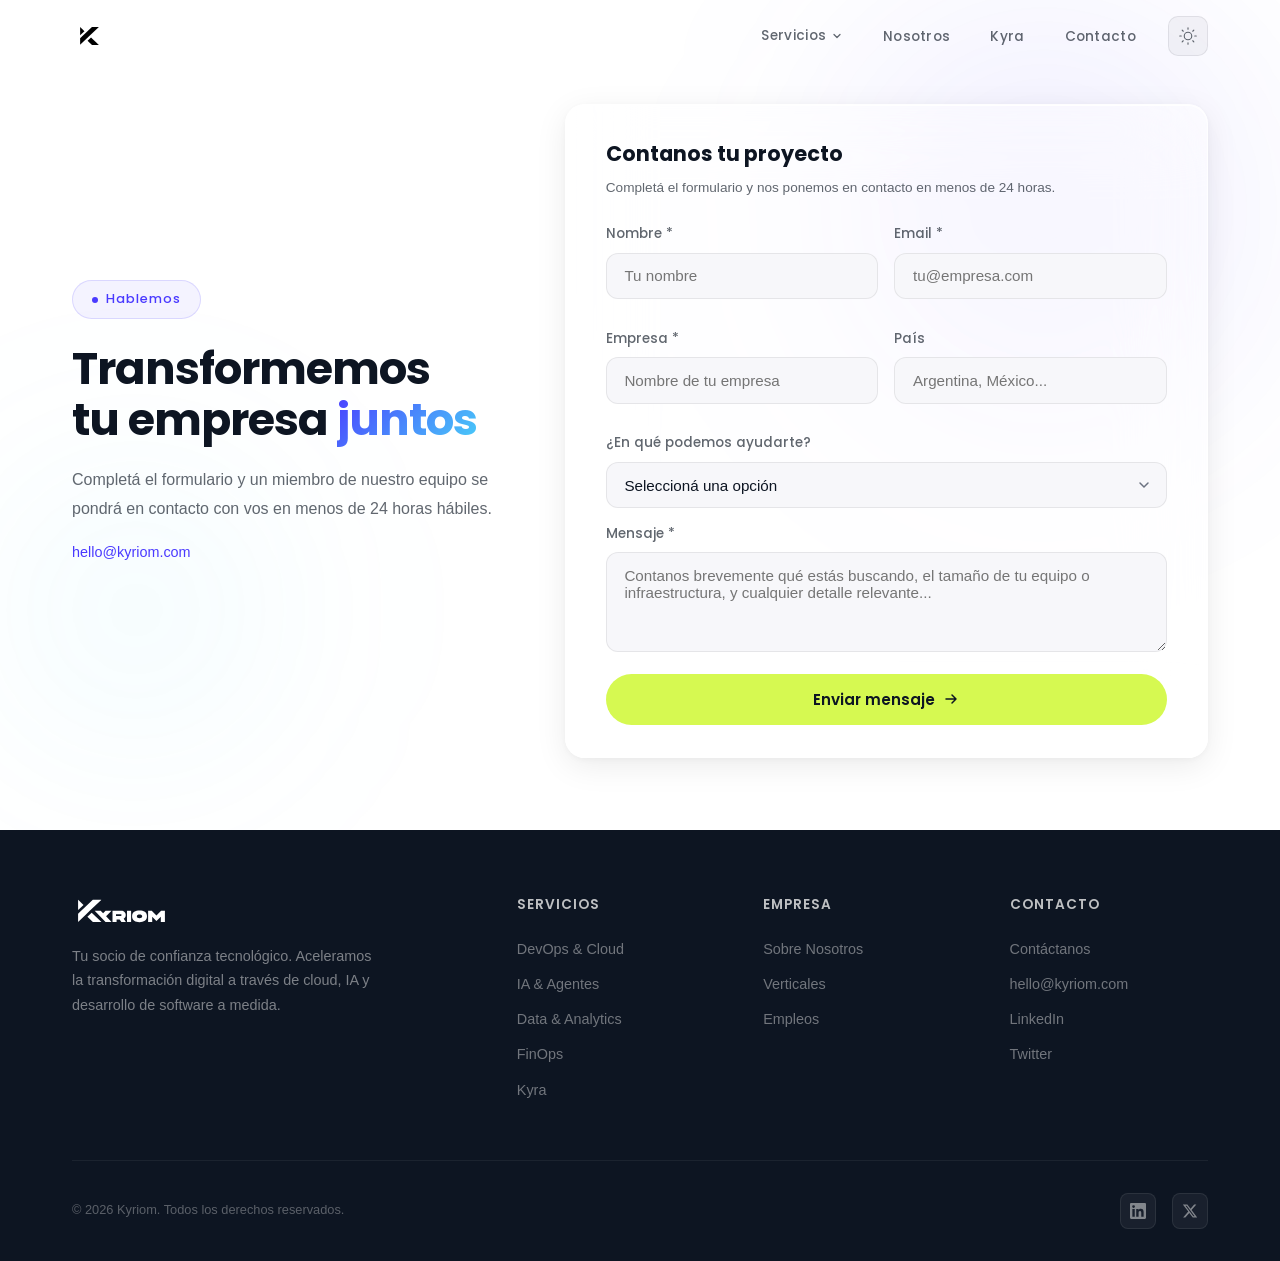
==== contacto.html @ 357e3da5 "Servicios dropdown nav in all pages, contacto form fits in screen, remove info cards" ====
<!DOCTYPE html>
<html lang="es">
<head>
    <meta charset="UTF-8">
    <meta name="viewport" content="width=device-width, initial-scale=1.0">
    <title>Contacto — Kyriom</title>
    <link rel="icon" type="image/png" href="Logo/Kyriom_Isologo-dark.png">
    <meta name="description" content="Contactá al equipo de Kyriom. Estamos listos para ayudarte a acelerar tu transformación digital con cloud, IA y DevOps.">
    <link rel="preconnect" href="https://fonts.googleapis.com">
    <link rel="preconnect" href="https://fonts.gstatic.com" crossorigin>
    <link href="https://fonts.googleapis.com/css2?family=Poppins:wght@300;400;500;600;700&display=swap" rel="stylesheet">
    <link rel="stylesheet" href="styles.css">
    <style>
        .contact-layout {
            display: grid;
            grid-template-columns: 1fr 1.5fr;
            gap: 4rem;
            align-items: center;
            min-height: calc(100vh - 70px);
            padding: 5rem 0 3rem;
        }
        .contact-info { position: sticky; top: 7rem; }
        .contact-info h1 {
            font-family: var(--font-primary);
            font-weight: 700;
            font-size: clamp(1.9rem, 3.5vw, 2.8rem);
            line-height: 1.15;
            letter-spacing: -1px;
            margin-bottom: 1.25rem;
        }
        .contact-info h1 .gradient-text {
            background: linear-gradient(135deg, var(--primary-purple), var(--vivid-sky));
            -webkit-background-clip: text;
            -webkit-text-fill-color: transparent;
            background-clip: text;
        }
        .contact-info p {
            font-size: 1rem;
            color: var(--text-secondary);
            line-height: 1.8;
            margin-bottom: 2.5rem;
        }
        .contact-detail-list { display: flex; flex-direction: column; gap: 1rem; }
        .contact-detail-item {
            display: flex;
            align-items: center;
            gap: 1rem;
            padding: 1rem 1.25rem;
            border-radius: 14px;
            background: var(--bg-secondary);
            border: 1px solid var(--border);
            transition: border-color 0.3s;
        }
        .contact-detail-item:hover { border-color: var(--border-hover); }
        .contact-detail-icon {
            width: 40px; height: 40px;
            border-radius: 10px;
            background: rgba(74, 58, 255, 0.08);
            border: 1px solid rgba(74, 58, 255, 0.12);
            display: flex; align-items: center; justify-content: center;
            flex-shrink: 0;
            color: var(--primary-purple);
        }
        .contact-detail-label {
            font-family: var(--font-primary);
            font-size: 0.72rem;
            font-weight: 500;
            color: var(--text-tertiary);
            text-transform: uppercase;
            letter-spacing: 1px;
            margin-bottom: 0.15rem;
        }
        .contact-detail-value {
            font-family: var(--font-primary);
            font-size: 0.9rem;
            font-weight: 500;
            color: var(--text-primary);
        }
        .contact-detail-value a { color: var(--text-primary); transition: color 0.3s; }
        .contact-detail-value a:hover { color: var(--primary-purple); }

        /* Form card */
        .contact-form-card {
            padding: 2rem 2.5rem;
        }
        .contact-form-card h2 {
            font-family: var(--font-primary);
            font-weight: 700;
            font-size: 1.3rem;
            margin-bottom: 0.4rem;
        }
        .contact-form-card .form-subtitle {
            font-size: 0.85rem;
            color: var(--text-secondary);
            margin-bottom: 1.5rem;
        }
        .btn-submit {
            width: 100%;
            justify-content: center;
            font-size: 0.95rem;
            padding: 0.85rem 2rem;
        }
        .form-success {
            display: none;
            text-align: center;
            padding: 2rem;
        }
        .form-success-icon {
            width: 60px; height: 60px;
            border-radius: 50%;
            background: rgba(74, 58, 255, 0.08);
            border: 1px solid rgba(74, 58, 255, 0.2);
            display: flex; align-items: center; justify-content: center;
            margin: 0 auto 1.25rem;
            color: var(--primary-purple);
        }
        .form-success h3 { font-family: var(--font-primary); font-weight: 700; font-size: 1.3rem; margin-bottom: 0.5rem; }
        .form-success p { font-size: 0.95rem; color: var(--text-secondary); }

        .contact-form-card form .form-group { margin-bottom: 0.9rem; }
        .contact-form-card form .form-grid-2 { margin-bottom: 0.9rem; }
        .contact-form-card textarea.form-textarea { min-height: 100px; }
        .contact-info p { margin-bottom: 1rem; }

        @media (max-width: 1024px) {
            .contact-layout { grid-template-columns: 1fr; gap: 2.5rem; padding: 6rem 0 4rem; min-height: auto; }
            .contact-info { position: static; }
        }
    </style>
</head>
<body>

<!-- ===== NAVIGATION ===== -->
<nav class="nav" id="nav">
    <div class="container">
        <a href="index.html" class="nav-logo">
            <img src="Logo/Kyriom_Isologo-dark.svg" alt="Kyriom" class="logo-light">
            <img src="Logo/Kyriom_Isologo-white.svg" alt="Kyriom" class="logo-dark">
        </a>
        <div class="nav-right">
            <ul class="nav-links" id="navLinks">
                <li class="nav-dropdown" id="navDropdown">
                    <a href="index.html#servicios" class="nav-dropdown-trigger">
                        Servicios
                        <svg width="12" height="12" viewBox="0 0 24 24" fill="none" stroke="currentColor" stroke-width="2.5" stroke-linecap="round" stroke-linejoin="round"><path d="M6 9l6 6 6-6"/></svg>
                    </a>
                    <div class="nav-dropdown-menu">
                        <a href="servicios/devops-cloud.html"><span class="dropdown-icon">☁️</span>DevOps &amp; Cloud</a>
                        <a href="servicios/ia-agentes.html"><span class="dropdown-icon">🤖</span>IA &amp; Agentes</a>
                        <a href="servicios/data-analytics.html"><span class="dropdown-icon">📊</span>Data &amp; Analytics</a>
                        <a href="servicios/finops.html"><span class="dropdown-icon">💰</span>FinOps</a>
                    </div>
                </li>
                <li><a href="nosotros.html">Nosotros</a></li>
                <li><a href="kyra.html">Kyra</a></li>
                <li><a href="contacto.html">Contacto</a></li>
            </ul>
            <button class="theme-toggle" id="themeToggle" aria-label="Toggle theme">
                <svg class="icon-sun" width="18" height="18" viewBox="0 0 24 24" fill="none" stroke="currentColor" stroke-width="1.5" stroke-linecap="round"><circle cx="12" cy="12" r="5"/><path d="M12 1v2M12 21v2M4.22 4.22l1.42 1.42M18.36 18.36l1.42 1.42M1 12h2M21 12h2M4.22 19.78l1.42-1.42M18.36 5.64l1.42-1.42"/></svg>
                <svg class="icon-moon" width="18" height="18" viewBox="0 0 24 24" fill="none" stroke="currentColor" stroke-width="1.5" stroke-linecap="round"><path d="M21 12.79A9 9 0 1111.21 3 7 7 0 0021 12.79z"/></svg>
            </button>
            <button class="nav-toggle" id="navToggle" aria-label="Toggle menu">
                <span></span><span></span><span></span>
            </button>
        </div>
    </div>
</nav>

<!-- ===== HERO BG ===== -->
<div style="position:fixed;inset:0;z-index:-1;pointer-events:none;overflow:hidden;">
    <div class="hero-orb" style="width:600px;height:600px;background:radial-gradient(circle,var(--hero-orb1),transparent 70%);top:-10%;right:-5%;filter:blur(100px);animation:orbFloat 20s ease-in-out infinite;border-radius:50%;position:absolute;"></div>
    <div class="hero-orb" style="width:400px;height:400px;background:radial-gradient(circle,var(--hero-orb3),transparent 70%);bottom:10%;left:-5%;filter:blur(100px);animation:orbFloat 20s ease-in-out infinite;animation-delay:-10s;border-radius:50%;position:absolute;"></div>
</div>

<!-- ===== CONTACT LAYOUT ===== -->
<div class="container">
    <div class="contact-layout">

        <!-- LEFT: Info -->
        <div class="contact-info reveal">
            <div class="hero-badge" style="margin-bottom: 1.5rem;">
                <span class="hero-badge-dot"></span>
                Hablemos
            </div>
            <h1>Transformemos<br>tu empresa <span class="gradient-text">juntos</span></h1>
            <p>Completá el formulario y un miembro de nuestro equipo se pondrá en contacto con vos en menos de 24 horas hábiles.</p>
            <p style="margin-top:1rem;font-size:0.9rem;color:var(--text-secondary);">
                <a href="mailto:hello@kyriom.com" style="color:var(--primary-purple);font-weight:500;">hello@kyriom.com</a>
            </p>
        </div>

        <!-- RIGHT: Form -->
        <div class="contact-form-card glass reveal reveal-delay-1">
            <h2>Contanos tu proyecto</h2>
            <p class="form-subtitle">Completá el formulario y nos ponemos en contacto en menos de 24 horas.</p>

            <form id="contactForm">
                <div class="form-grid-2">
                    <div class="form-group">
                        <label class="form-label" for="nombre">Nombre *</label>
                        <input type="text" id="nombre" name="nombre" class="form-input" placeholder="Tu nombre" required>
                    </div>
                    <div class="form-group">
                        <label class="form-label" for="email">Email *</label>
                        <input type="email" id="email" name="email" class="form-input" placeholder="tu@empresa.com" required>
                    </div>
                </div>
                <div class="form-grid-2">
                    <div class="form-group">
                        <label class="form-label" for="empresa">Empresa *</label>
                        <input type="text" id="empresa" name="empresa" class="form-input" placeholder="Nombre de tu empresa" required>
                    </div>
                    <div class="form-group">
                        <label class="form-label" for="pais">País</label>
                        <input type="text" id="pais" name="pais" class="form-input" placeholder="Argentina, México...">
                    </div>
                </div>
                <div class="form-group">
                    <label class="form-label" for="servicio">¿En qué podemos ayudarte?</label>
                    <select id="servicio" name="servicio" class="form-select">
                        <option value="" disabled selected>Seleccioná una opción</option>
                        <option value="cloud-devops">Cloud &amp; DevOps</option>
                        <option value="ia-agentes">IA &amp; Agentes</option>
                        <option value="data-analytics">Data &amp; Analytics</option>
                        <option value="finops">FinOps</option>
                        <option value="kyra">Kyra</option>
                        <option value="otro">Otro</option>
                    </select>
                </div>
                <div class="form-group">
                    <label class="form-label" for="mensaje">Mensaje *</label>
                    <textarea id="mensaje" name="mensaje" class="form-textarea" placeholder="Contanos brevemente qué estás buscando, el tamaño de tu equipo o infraestructura, y cualquier detalle relevante..." required></textarea>
                </div>
                <button type="submit" class="btn-primary btn-chartreuse btn-submit">
                    Enviar mensaje
                    <svg width="16" height="16" viewBox="0 0 16 16" fill="none"><path d="M3 8h10m0 0L9 4m4 4L9 12" stroke="currentColor" stroke-width="1.5" stroke-linecap="round" stroke-linejoin="round"/></svg>
                </button>
            </form>

            <div class="form-success" id="formSuccess">
                <div class="form-success-icon">
                    <svg width="26" height="26" viewBox="0 0 24 24" fill="none"><path d="M22 11.08V12a10 10 0 11-5.93-9.14" stroke="currentColor" stroke-width="1.5" stroke-linecap="round"/><path d="M22 4L12 14.01l-3-3" stroke="currentColor" stroke-width="1.5" stroke-linecap="round" stroke-linejoin="round"/></svg>
                </div>
                <h3>¡Mensaje enviado!</h3>
                <p>Gracias por contactarnos. Nuestro equipo se pondrá en contacto con vos en menos de 24 horas hábiles.</p>
            </div>
        </div>

    </div>
</div>

<!-- ===== FOOTER ===== -->
<footer class="footer">
    <div class="container">
        <div class="footer-grid">
            <div class="footer-brand">
                <div class="footer-logo"><img src="Logo/Kyriom_Logotype-white.svg" alt="Kyriom"></div>
                <p>Tu socio de confianza tecnológico. Aceleramos la transformación digital a través de cloud, IA y desarrollo de software a medida.</p>
            </div>
            <div class="footer-col">
                <h4>Servicios</h4>
                <ul>
                    <li><a href="servicios/devops-cloud.html">DevOps &amp; Cloud</a></li>
                    <li><a href="servicios/ia-agentes.html">IA &amp; Agentes</a></li>
                    <li><a href="servicios/data-analytics.html">Data &amp; Analytics</a></li>
                    <li><a href="servicios/finops.html">FinOps</a></li>
                    <li><a href="kyra.html">Kyra</a></li>
                </ul>
            </div>
            <div class="footer-col">
                <h4>Empresa</h4>
                <ul>
                    <li><a href="nosotros.html">Sobre Nosotros</a></li>
                    <li><a href="index.html#verticales">Verticales</a></li>
                    <li><a href="#">Empleos</a></li>
                </ul>
            </div>
            <div class="footer-col">
                <h4>Contacto</h4>
                <ul>
                    <li><a href="contacto.html">Contáctanos</a></li>
                    <li><a href="mailto:hello@kyriom.com">hello@kyriom.com</a></li>
                    <li><a href="#">LinkedIn</a></li>
                    <li><a href="#">Twitter</a></li>
                </ul>
            </div>
        </div>
        <div class="footer-bottom">
            <p>&copy; 2026 Kyriom. Todos los derechos reservados.</p>
            <div class="footer-socials">
                <a href="#" class="footer-social" aria-label="LinkedIn">
                    <svg width="16" height="16" viewBox="0 0 24 24" fill="currentColor"><path d="M20.447 20.452h-3.554v-5.569c0-1.328-.027-3.037-1.852-3.037-1.853 0-2.136 1.445-2.136 2.939v5.667H9.351V9h3.414v1.561h.046c.477-.9 1.637-1.85 3.37-1.85 3.601 0 4.267 2.37 4.267 5.455v6.286zM5.337 7.433a2.062 2.062 0 01-2.063-2.065 2.064 2.064 0 112.063 2.065zm1.782 13.019H3.555V9h3.564v11.452zM22.225 0H1.771C.792 0 0 .774 0 1.729v20.542C0 23.227.792 24 1.771 24h20.451C23.2 24 24 23.227 24 22.271V1.729C24 .774 23.2 0 22.222 0h.003z"/></svg>
                </a>
                <a href="#" class="footer-social" aria-label="Twitter">
                    <svg width="16" height="16" viewBox="0 0 24 24" fill="currentColor"><path d="M18.244 2.25h3.308l-7.227 8.26 8.502 11.24H16.17l-5.214-6.817L4.99 21.75H1.68l7.73-8.835L1.254 2.25H8.08l4.713 6.231zm-1.161 17.52h1.833L7.084 4.126H5.117z"/></svg>
                </a>
            </div>
        </div>
    </div>
</footer>

<script>
    const themeToggle = document.getElementById('themeToggle');
    const savedTheme = localStorage.getItem('kyriom-theme');
    if (savedTheme === 'dark') document.body.classList.add('dark');
    themeToggle.addEventListener('click', () => {
        document.body.classList.toggle('dark');
        localStorage.setItem('kyriom-theme', document.body.classList.contains('dark') ? 'dark' : 'light');
    });

    const observer = new IntersectionObserver((entries) => {
        entries.forEach(entry => {
            if (entry.isIntersecting) { entry.target.classList.add('visible'); observer.unobserve(entry.target); }
        });
    }, { threshold: 0.1, rootMargin: '0px 0px -50px 0px' });
    document.querySelectorAll('.reveal').forEach(el => observer.observe(el));

    const nav = document.getElementById('nav');
    window.addEventListener('scroll', () => { nav.classList.toggle('scrolled', window.pageYOffset > 50); }, { passive: true });

    const navToggle = document.getElementById('navToggle');
    const navLinks = document.getElementById('navLinks');
    navToggle.addEventListener('click', () => navLinks.classList.toggle('open'));
    navLinks.querySelectorAll("a").forEach(link => { link.addEventListener("click", () => navLinks.classList.remove("open")); });
    const navDropdown = document.getElementById("navDropdown");
    if (navDropdown) {
        navDropdown.querySelector(".nav-dropdown-trigger").addEventListener("click", function(e) {
            if (window.innerWidth <= 768) { e.preventDefault(); navDropdown.classList.toggle("open"); }
        });
        document.addEventListener("click", function(e) { if (!navDropdown.contains(e.target)) navDropdown.classList.remove("open"); });
    }

    // Form submission (demo — shows success state)
    document.getElementById('contactForm').addEventListener('submit', function(e) {
        e.preventDefault();
        this.style.display = 'none';
        document.getElementById('formSuccess').style.display = 'block';
    });
</script>

</body>
</html>
---- styles.css ----
/* ========== CSS VARIABLES — LIGHT (default) ========== */
:root {
    --klein-blue: #022BB0;
    --azure: #1881F1;
    --carolina-blue: #70ADD4;
    --rich-black: #0D1522;
    --midnight-green: #1F4954;
    --chartreuse: #D6F951;
    --vivid-sky: #49D3F8;
    --slate-blue: #956DF7;
    --dark-blue: #1902B0;
    --primary-purple: #4A3AFF;
    --deep-purple: #211F54;
    --light-purple: #766CFF;
    --pale-purple: #D5D2FF;
    --ghost-purple: #F3F2FF;

    /* Theme tokens */
    --bg: #ffffff;
    --bg-secondary: #F7F7FA;
    --bg-tertiary: #EFEFF4;
    --text-primary: #0D1522;
    --text-secondary: rgba(13, 21, 34, 0.65);
    --text-tertiary: rgba(13, 21, 34, 0.45);
    --border: rgba(13, 21, 34, 0.08);
    --border-hover: rgba(74, 58, 255, 0.25);
    --glass-bg: rgba(255, 255, 255, 0.45);
    --glass-bg-strong: rgba(255, 255, 255, 0.62);
    --glass-border: rgba(255, 255, 255, 0.72);
    --glass-shadow: 0 8px 32px rgba(0, 0, 0, 0.08), 0 2px 8px rgba(0, 0, 0, 0.04);
    --glass-highlight: rgba(255, 255, 255, 0.9);
    --card-hover: rgba(74, 58, 255, 0.04);
    --nav-bg: rgba(255, 255, 255, 0.72);
    --nav-border: rgba(13, 21, 34, 0.06);
    --hero-orb1: rgba(74, 58, 255, 0.12);
    --hero-orb2: rgba(25, 2, 176, 0.08);
    --hero-orb3: rgba(73, 211, 248, 0.1);
    --grid-line: rgba(74, 58, 255, 0.04);
    --divider: rgba(74, 58, 255, 0.1);
    --section-label-color: var(--primary-purple);
    --badge-bg: rgba(74, 58, 255, 0.06);
    --badge-border: rgba(74, 58, 255, 0.15);
    --badge-text: var(--primary-purple);
    --btn-primary-bg: var(--primary-purple);
    --btn-primary-text: #fff;
    --btn-primary-hover: #3828e0;
    --btn-primary-shadow: rgba(74, 58, 255, 0.3);
    --btn-secondary-bg: rgba(13, 21, 34, 0.04);
    --btn-secondary-border: rgba(13, 21, 34, 0.12);
    --btn-secondary-text: var(--text-primary);
    --tag-bg: rgba(74, 58, 255, 0.06);
    --tag-text: rgba(13, 21, 34, 0.55);
    --stat-gradient-start: var(--deep-purple);
    --stat-gradient-end: rgba(13, 21, 34, 0.6);
    --tab-text: rgba(13, 21, 34, 0.5);
    --tab-border: rgba(13, 21, 34, 0.1);
    --tab-active-bg: var(--primary-purple);
    --tab-active-text: #fff;
    --map-bg: linear-gradient(135deg, rgba(74, 58, 255, 0.04), rgba(247, 247, 250, 0.8));
    --map-label-color: rgba(13, 21, 34, 0.5);
    --partner-text: rgba(13, 21, 34, 0.2);
    --partner-border: rgba(13, 21, 34, 0.06);
    --cta-bg: linear-gradient(135deg, rgba(74, 58, 255, 0.06), rgba(25, 2, 176, 0.04));
    --cta-radial: rgba(74, 58, 255, 0.08);
    --footer-bg: var(--rich-black);
    --mobile-menu-bg: rgba(255, 255, 255, 0.92);
    --chartreuse-cta-bg: #D6F951;
    --chartreuse-cta-text: var(--rich-black);
    --chartreuse-cta-hover: #e4ff6a;
    --chartreuse-cta-shadow: rgba(214, 249, 81, 0.45);

    --font-primary: 'Poppins', -apple-system, BlinkMacSystemFont, 'Helvetica Neue', Helvetica, sans-serif;
    --font-body: 'Helvetica Neue', Helvetica, Arial, sans-serif;
}

/* ========== DARK THEME ========== */
.dark {
    --bg: #0D1522;
    --bg-secondary: #131B2E;
    --bg-tertiary: #1A2340;
    --text-primary: #EBEBEB;
    --text-secondary: rgba(235, 235, 235, 0.65);
    --text-tertiary: rgba(235, 235, 235, 0.45);
    --border: rgba(255, 255, 255, 0.08);
    --border-hover: rgba(74, 58, 255, 0.3);
    --glass-bg: rgba(255, 255, 255, 0.06);
    --glass-bg-strong: rgba(255, 255, 255, 0.1);
    --glass-border: rgba(255, 255, 255, 0.14);
    --glass-shadow: 0 8px 32px rgba(0, 0, 0, 0.35), 0 2px 8px rgba(0, 0, 0, 0.2);
    --glass-highlight: rgba(255, 255, 255, 0.08);
    --card-hover: rgba(255, 255, 255, 0.07);
    --nav-bg: rgba(13, 21, 34, 0.72);
    --nav-border: rgba(255, 255, 255, 0.06);
    --hero-orb1: rgba(74, 58, 255, 0.35);
    --hero-orb2: rgba(25, 2, 176, 0.3);
    --hero-orb3: rgba(73, 211, 248, 0.2);
    --grid-line: rgba(74, 58, 255, 0.05);
    --divider: rgba(74, 58, 255, 0.2);
    --section-label-color: var(--chartreuse);
    --badge-bg: rgba(214, 249, 81, 0.08);
    --badge-border: rgba(214, 249, 81, 0.2);
    --badge-text: var(--chartreuse);
    --btn-primary-bg: var(--chartreuse);
    --btn-primary-text: var(--rich-black);
    --btn-primary-hover: #e4ff6a;
    --btn-primary-shadow: rgba(214, 249, 81, 0.25);
    --btn-secondary-bg: rgba(255, 255, 255, 0.06);
    --btn-secondary-border: rgba(255, 255, 255, 0.12);
    --btn-secondary-text: #EBEBEB;
    --tag-bg: rgba(255, 255, 255, 0.05);
    --tag-text: rgba(235, 235, 235, 0.5);
    --stat-gradient-start: #fff;
    --stat-gradient-end: rgba(235, 235, 235, 0.7);
    --tab-text: rgba(235, 235, 235, 0.5);
    --tab-border: rgba(255, 255, 255, 0.08);
    --tab-active-bg: var(--chartreuse);
    --tab-active-text: var(--rich-black);
    --map-bg: linear-gradient(135deg, rgba(74, 58, 255, 0.06), rgba(13, 21, 34, 0.5));
    --map-label-color: rgba(235, 235, 235, 0.6);
    --partner-text: rgba(235, 235, 235, 0.25);
    --partner-border: rgba(255, 255, 255, 0.05);
    --cta-bg: linear-gradient(135deg, rgba(74, 58, 255, 0.1), rgba(25, 2, 176, 0.08));
    --cta-radial: rgba(74, 58, 255, 0.15);
    --footer-bg: #080D17;
    --mobile-menu-bg: rgba(13, 21, 34, 0.97);
    --chartreuse-cta-bg: #D6F951;
    --chartreuse-cta-text: var(--rich-black);
    --chartreuse-cta-hover: #e4ff6a;
    --chartreuse-cta-shadow: rgba(214, 249, 81, 0.45);
}

/* ========== RESET & BASE ========== */
*, *::before, *::after { margin: 0; padding: 0; box-sizing: border-box; }
html { scroll-behavior: smooth; font-size: 16px; }
body {
    font-family: var(--font-body);
    background: var(--bg);
    color: var(--text-primary);
    overflow-x: hidden;
    line-height: 1.6;
    transition: background 0.4s ease, color 0.4s ease;
}
a { text-decoration: none; color: inherit; }
img { max-width: 100%; display: block; }

/* ========== UTILITY ========== */
.container { max-width: 1200px; margin: 0 auto; padding: 0 2rem; }
.section-label {
    font-family: var(--font-primary);
    font-weight: 600;
    font-size: 0.75rem;
    letter-spacing: 3px;
    text-transform: uppercase;
    color: var(--section-label-color);
    margin-bottom: 1rem;
}
.section-title {
    font-family: var(--font-primary);
    font-weight: 700;
    font-size: clamp(2rem, 5vw, 3.2rem);
    line-height: 1.15;
    margin-bottom: 1.5rem;
}
.section-subtitle {
    font-size: 1.1rem;
    color: var(--text-secondary);
    max-width: 600px;
    line-height: 1.7;
}

/* ========== CHARTREUSE CTA ========== */
.btn-chartreuse {
    background: var(--chartreuse-cta-bg) !important;
    color: var(--chartreuse-cta-text) !important;
}
.btn-chartreuse:hover {
    background: var(--chartreuse-cta-hover) !important;
    box-shadow: 0 8px 30px var(--chartreuse-cta-shadow) !important;
}
.nav-cta.nav-cta-chartreuse {
    background: var(--chartreuse-cta-bg) !important;
    color: #0D1522 !important;
}
.nav-cta.nav-cta-chartreuse:hover {
    background: var(--chartreuse-cta-hover) !important;
    box-shadow: 0 4px 20px var(--chartreuse-cta-shadow) !important;
    color: #0D1522 !important;
}

/* ========== SCROLL ANIMATIONS ========== */
.reveal {
    opacity: 0;
    transform: translateY(40px);
    transition: opacity 0.8s cubic-bezier(0.16, 1, 0.3, 1), transform 0.8s cubic-bezier(0.16, 1, 0.3, 1);
}
.reveal.visible { opacity: 1; transform: translateY(0); }
.reveal-delay-1 { transition-delay: 0.1s; }
.reveal-delay-2 { transition-delay: 0.2s; }
.reveal-delay-3 { transition-delay: 0.3s; }

/* ========== GLASSMORPHISM ========== */
.glass {
    background: var(--glass-bg);
    backdrop-filter: blur(40px) saturate(180%);
    -webkit-backdrop-filter: blur(40px) saturate(180%);
    border: 1px solid var(--glass-border);
    border-radius: 20px;
    box-shadow: var(--glass-shadow), inset 0 1px 0 var(--glass-highlight);
}
.glass-strong {
    background: var(--glass-bg-strong);
    backdrop-filter: blur(60px) saturate(200%);
    -webkit-backdrop-filter: blur(60px) saturate(200%);
    border: 1px solid var(--glass-border);
    border-radius: 24px;
    box-shadow: var(--glass-shadow), inset 0 1px 0 var(--glass-highlight);
}

/* ========== NAVIGATION ========== */
.nav {
    position: fixed;
    top: 0; left: 0; right: 0;
    z-index: 1000;
    padding: 1rem 0;
    transition: all 0.4s ease;
}
.nav.scrolled {
    background: var(--nav-bg);
    backdrop-filter: blur(40px) saturate(180%);
    -webkit-backdrop-filter: blur(40px) saturate(180%);
    border-bottom: 1px solid var(--nav-border);
    box-shadow: 0 1px 0 var(--glass-highlight), 0 4px 24px rgba(0, 0, 0, 0.06);
    padding: 0.7rem 0;
}
.nav .container {
    display: flex;
    justify-content: space-between;
    align-items: center;
}
.nav-logo {
    display: flex;
    align-items: center;
    height: 34px;
}
.nav-logo img {
    height: 34px;
    width: auto;
}
/* Show/hide logo variants based on theme */
.logo-light { display: block; }
.logo-dark { display: none; }
.dark .logo-light { display: none; }
.dark .logo-dark { display: block; }

.nav-right {
    display: flex;
    align-items: center;
    gap: 2rem;
}
.nav-links {
    display: flex;
    align-items: center;
    gap: 2.5rem;
    list-style: none;
}
.nav-links a {
    font-family: var(--font-primary);
    font-size: 0.85rem;
    font-weight: 500;
    color: var(--text-secondary);
    transition: color 0.3s;
    letter-spacing: 0.3px;
}
.nav-links a:hover { color: var(--text-primary); }

/* Dropdown */
.nav-dropdown { position: relative; }
.nav-dropdown-trigger {
    display: flex;
    align-items: center;
    gap: 0.3rem;
    cursor: pointer;
}
.nav-dropdown-trigger svg { transition: transform 0.3s; }
.nav-dropdown:hover .nav-dropdown-trigger svg,
.nav-dropdown.open .nav-dropdown-trigger svg { transform: rotate(180deg); }
.nav-dropdown-menu {
    position: absolute;
    top: calc(100% + 0.9rem);
    left: 50%;
    transform: translateX(-50%) translateY(-6px);
    min-width: 210px;
    padding: 0.4rem;
    border-radius: 16px;
    display: flex;
    flex-direction: column;
    gap: 0.1rem;
    opacity: 0;
    visibility: hidden;
    transition: opacity 0.2s ease, transform 0.2s ease, visibility 0.2s;
    z-index: 200;
    background: var(--glass-bg-strong);
    backdrop-filter: blur(40px) saturate(180%);
    -webkit-backdrop-filter: blur(40px) saturate(180%);
    border: 1px solid var(--glass-border);
    box-shadow: var(--glass-shadow);
}
.nav-dropdown:hover .nav-dropdown-menu,
.nav-dropdown.open .nav-dropdown-menu {
    opacity: 1;
    visibility: visible;
    transform: translateX(-50%) translateY(0);
}
.nav-dropdown-menu a {
    font-family: var(--font-primary);
    font-size: 0.82rem;
    font-weight: 500;
    color: var(--text-secondary) !important;
    padding: 0.6rem 1rem;
    border-radius: 10px;
    transition: all 0.2s;
    white-space: nowrap;
    display: flex;
    align-items: center;
    gap: 0.6rem;
}
.nav-dropdown-menu a:hover {
    color: var(--text-primary) !important;
    background: var(--card-hover);
}
.nav-dropdown-menu .dropdown-icon {
    width: 28px; height: 28px;
    border-radius: 8px;
    display: flex;
    align-items: center;
    justify-content: center;
    flex-shrink: 0;
    font-size: 0.85rem;
}
/* Mobile dropdown */
@media (max-width: 768px) {
    .nav-dropdown-menu {
        position: static;
        transform: none;
        opacity: 1;
        visibility: visible;
        box-shadow: none;
        background: transparent;
        border: none;
        backdrop-filter: none;
        -webkit-backdrop-filter: none;
        padding: 0 0 0 1rem;
        display: none;
        gap: 0;
    }
    .nav-dropdown.open .nav-dropdown-menu { display: flex; }
    .nav-dropdown-trigger svg { margin-left: auto; }
}
.nav-cta {
    font-family: var(--font-primary);
    font-size: 0.85rem !important;
    font-weight: 600 !important;
    color: var(--btn-primary-text) !important;
    background: var(--btn-primary-bg);
    padding: 0.6rem 1.5rem;
    border-radius: 50px;
    transition: all 0.3s !important;
}
.nav-cta:hover {
    background: var(--btn-primary-hover);
    transform: translateY(-1px);
    box-shadow: 0 4px 20px var(--btn-primary-shadow);
}

/* Theme toggle */
.theme-toggle {
    width: 40px; height: 40px;
    border-radius: 10px;
    border: 1px solid var(--border);
    background: var(--btn-secondary-bg);
    cursor: pointer;
    display: flex;
    align-items: center;
    justify-content: center;
    transition: all 0.3s;
    color: var(--text-secondary);
    flex-shrink: 0;
}
.theme-toggle:hover {
    border-color: var(--border-hover);
    color: var(--text-primary);
}
.theme-toggle .icon-sun { display: block; }
.theme-toggle .icon-moon { display: none; }
.dark .theme-toggle .icon-sun { display: none; }
.dark .theme-toggle .icon-moon { display: block; }

/* Mobile menu */
.nav-toggle {
    display: none;
    flex-direction: column;
    gap: 5px;
    cursor: pointer;
    background: none;
    border: none;
    padding: 4px;
}
.nav-toggle span {
    width: 24px; height: 2px;
    background: var(--text-primary);
    transition: all 0.3s;
    border-radius: 2px;
}

/* ========== HERO ========== */
.hero {
    min-height: 88vh;
    display: flex;
    align-items: center;
    position: relative;
    overflow: hidden;
    padding: 7rem 0 4rem;
}
.hero-bg { position: absolute; inset: 0; z-index: 0; }
.hero-orb {
    position: absolute;
    border-radius: 50%;
    filter: blur(100px);
    animation: orbFloat 20s ease-in-out infinite;
}
.hero-orb-1 {
    width: 600px; height: 600px;
    background: radial-gradient(circle, var(--hero-orb1), transparent 70%);
    top: -10%; right: -5%;
}
.hero-orb-2 {
    width: 500px; height: 500px;
    background: radial-gradient(circle, var(--hero-orb2), transparent 70%);
    bottom: -15%; left: -10%;
    animation-delay: -7s;
}
.hero-orb-3 {
    width: 350px; height: 350px;
    background: radial-gradient(circle, var(--hero-orb3), transparent 70%);
    top: 40%; left: 50%;
    animation-delay: -14s;
}
@keyframes orbFloat {
    0%, 100% { transform: translate(0, 0) scale(1); }
    25% { transform: translate(30px, -40px) scale(1.05); }
    50% { transform: translate(-20px, 20px) scale(0.95); }
    75% { transform: translate(15px, 30px) scale(1.02); }
}
.hero-grid {
    position: absolute; inset: 0;
    background-image:
        linear-gradient(var(--grid-line) 1px, transparent 1px),
        linear-gradient(90deg, var(--grid-line) 1px, transparent 1px);
    background-size: 60px 60px;
    mask-image: radial-gradient(ellipse 80% 60% at 50% 50%, black, transparent);
    -webkit-mask-image: radial-gradient(ellipse 80% 60% at 50% 50%, black, transparent);
}
.hero .container {
    position: relative;
    z-index: 1;
}
.hero-content { max-width: 780px; }
.hero-visual {
    display: flex;
    flex-direction: column;
    gap: 1rem;
}
.hero-card {
    padding: 1.4rem 1.75rem;
    display: flex;
    align-items: center;
    gap: 1.25rem;
    transition: transform 0.3s ease;
}
.hero-card:hover { transform: translateX(6px); }
.hero-card-icon {
    width: 46px; height: 46px;
    border-radius: 13px;
    display: flex;
    align-items: center;
    justify-content: center;
    flex-shrink: 0;
    font-size: 1.3rem;
}
.hero-card-icon-1 { background: linear-gradient(135deg, rgba(74, 58, 255, 0.15), rgba(149, 109, 247, 0.08)); }
.hero-card-icon-2 { background: linear-gradient(135deg, rgba(24, 129, 241, 0.15), rgba(73, 211, 248, 0.08)); }
.hero-card-icon-3 { background: linear-gradient(135deg, rgba(214, 249, 81, 0.2), rgba(173, 214, 0, 0.1)); }
.hero-card h4 {
    font-family: var(--font-primary);
    font-weight: 600;
    font-size: 0.95rem;
    margin-bottom: 0.2rem;
}
.hero-card p {
    font-size: 0.8rem;
    color: var(--text-secondary);
    line-height: 1.5;
}
.hero-badge {
    display: inline-flex;
    align-items: center;
    gap: 0.5rem;
    font-family: var(--font-primary);
    font-size: 0.8rem;
    font-weight: 500;
    color: var(--badge-text);
    background: var(--badge-bg);
    border: 1px solid var(--badge-border);
    padding: 0.5rem 1.2rem;
    border-radius: 50px;
    margin-bottom: 2rem;
    letter-spacing: 1px;
}
.hero-badge-dot {
    width: 6px; height: 6px;
    background: var(--badge-text);
    border-radius: 50%;
    animation: pulse 2s ease-in-out infinite;
}
@keyframes pulse {
    0%, 100% { opacity: 1; transform: scale(1); }
    50% { opacity: 0.5; transform: scale(0.8); }
}
.hero h1 {
    font-family: var(--font-primary);
    font-weight: 700;
    font-size: clamp(2.8rem, 6vw, 4.5rem);
    line-height: 1.08;
    letter-spacing: -1.5px;
    margin-bottom: 1.5rem;
}
.hero h1 .gradient-text {
    background: linear-gradient(135deg, var(--primary-purple), var(--vivid-sky));
    -webkit-background-clip: text;
    -webkit-text-fill-color: transparent;
    background-clip: text;
}
.hero-description {
    font-size: 1.15rem;
    color: var(--text-secondary);
    max-width: 560px;
    margin-bottom: 2.5rem;
    line-height: 1.75;
}
.hero-actions { display: flex; gap: 1rem; flex-wrap: wrap; }
.btn-primary {
    font-family: var(--font-primary);
    font-weight: 600;
    font-size: 0.95rem;
    color: var(--btn-primary-text);
    background: var(--btn-primary-bg);
    padding: 0.9rem 2rem;
    border-radius: 50px;
    border: none;
    cursor: pointer;
    transition: all 0.3s;
    display: inline-flex;
    align-items: center;
    gap: 0.5rem;
}
.btn-primary:hover {
    background: var(--btn-primary-hover);
    transform: translateY(-2px);
    box-shadow: 0 8px 30px var(--btn-primary-shadow);
}
.btn-secondary {
    font-family: var(--font-primary);
    font-weight: 500;
    font-size: 0.95rem;
    color: var(--btn-secondary-text);
    background: var(--btn-secondary-bg);
    padding: 0.9rem 2rem;
    border-radius: 50px;
    border: 1px solid var(--btn-secondary-border);
    cursor: pointer;
    transition: all 0.3s;
    display: inline-flex;
    align-items: center;
    gap: 0.5rem;
}
.btn-secondary:hover {
    border-color: var(--border-hover);
    transform: translateY(-2px);
}

/* Hero glass shapes */
.hero-glass-shapes { display: none; }
.glass-shape {
    position: absolute;
    border-radius: 24px;
    border: 1px solid var(--glass-border);
    animation: glassFloat 15s ease-in-out infinite;
}
.glass-shape-1 {
    width: 280px; height: 280px;
    background: linear-gradient(135deg, rgba(74, 58, 255, 0.08), rgba(73, 211, 248, 0.04));
    top: 18%; right: 8%;
    transform: rotate(12deg);
}
.glass-shape-2 {
    width: 180px; height: 180px;
    background: linear-gradient(135deg, rgba(25, 2, 176, 0.06), rgba(149, 109, 247, 0.04));
    top: 50%; right: 25%;
    animation-delay: -5s;
    transform: rotate(-8deg);
}
.glass-shape-3 {
    width: 120px; height: 120px;
    background: linear-gradient(135deg, rgba(74, 58, 255, 0.05), rgba(73, 211, 248, 0.03));
    top: 30%; right: 35%;
    animation-delay: -10s;
    transform: rotate(25deg);
    border-radius: 50%;
}
.dark .glass-shape-1 { background: linear-gradient(135deg, rgba(74, 58, 255, 0.12), rgba(73, 211, 248, 0.06)); }
.dark .glass-shape-2 { background: linear-gradient(135deg, rgba(25, 2, 176, 0.1), rgba(149, 109, 247, 0.08)); }
.dark .glass-shape-3 { background: linear-gradient(135deg, rgba(214, 249, 81, 0.08), rgba(73, 211, 248, 0.06)); }
@keyframes glassFloat {
    0%, 100% { transform: translateY(0) rotate(12deg); }
    33% { transform: translateY(-15px) rotate(15deg); }
    66% { transform: translateY(10px) rotate(9deg); }
}

/* ========== STATS BAR ========== */
.stats-bar {
    padding: 3rem 0;
    border-top: 1px solid var(--border);
    border-bottom: 1px solid var(--border);
}
.stats-grid {
    display: grid;
    grid-template-columns: repeat(4, 1fr);
    gap: 2rem;
    text-align: center;
}
.stat-item { padding: 1rem; }
.stat-number {
    font-family: var(--font-primary);
    font-weight: 700;
    font-size: 2.5rem;
    letter-spacing: -1px;
    background: linear-gradient(135deg, var(--stat-gradient-start), var(--stat-gradient-end));
    -webkit-background-clip: text;
    -webkit-text-fill-color: transparent;
    background-clip: text;
}
.stat-label {
    font-family: var(--font-primary);
    font-size: 0.85rem;
    color: var(--text-tertiary);
    margin-top: 0.25rem;
    font-weight: 500;
    letter-spacing: 0.5px;
}

/* ========== SERVICES ========== */
.services { padding: 7rem 0; position: relative; }
.services-header { text-align: center; margin-bottom: 4rem; }
.services-header .section-subtitle { margin: 0 auto; }
.services-tabs {
    display: flex;
    justify-content: center;
    gap: 0.5rem;
    margin-bottom: 3rem;
}
.tab-btn {
    font-family: var(--font-primary);
    font-size: 0.85rem;
    font-weight: 500;
    color: var(--tab-text);
    background: transparent;
    border: 1px solid var(--tab-border);
    padding: 0.6rem 1.5rem;
    border-radius: 50px;
    cursor: pointer;
    transition: all 0.3s;
}
.tab-btn.active, .tab-btn:hover {
    color: var(--tab-active-text);
    background: var(--tab-active-bg);
    border-color: var(--tab-active-bg);
}
.services-grid {
    display: grid;
    grid-template-columns: repeat(auto-fit, minmax(340px, 1fr));
    gap: 1.5rem;
}
.service-card {
    padding: 2.5rem;
    transition: all 0.4s cubic-bezier(0.16, 1, 0.3, 1);
    position: relative;
    overflow: hidden;
}
.service-card::before {
    content: '';
    position: absolute;
    top: 0; left: 0; right: 0;
    height: 2px;
    background: linear-gradient(90deg, transparent, var(--btn-primary-bg), transparent);
    opacity: 0;
    transition: opacity 0.4s;
}
.service-card:hover::before { opacity: 1; }
.service-card:hover {
    background: var(--card-hover);
    transform: translateY(-4px);
    border-color: var(--border-hover);
}
.service-icon {
    width: 52px; height: 52px;
    border-radius: 14px;
    display: flex;
    align-items: center;
    justify-content: center;
    margin-bottom: 1.5rem;
}
.service-icon-cloud { background: linear-gradient(135deg, rgba(24, 129, 241, 0.15), rgba(73, 211, 248, 0.08)); }
.service-icon-ai { background: linear-gradient(135deg, rgba(74, 58, 255, 0.15), rgba(149, 109, 247, 0.08)); }
.service-icon-data { background: linear-gradient(135deg, rgba(74, 58, 255, 0.1), rgba(73, 211, 248, 0.06)); }
.service-icon-devops { background: linear-gradient(135deg, rgba(31, 73, 84, 0.15), rgba(112, 173, 212, 0.1)); }
.service-card h3 {
    font-family: var(--font-primary);
    font-weight: 600;
    font-size: 1.2rem;
    margin-bottom: 0.75rem;
}
.service-card p {
    font-size: 0.95rem;
    color: var(--text-secondary);
    line-height: 1.7;
}
.service-tags { display: flex; flex-wrap: wrap; gap: 0.4rem; margin-top: 1.25rem; }
.service-tag {
    font-family: var(--font-primary);
    font-size: 0.7rem;
    font-weight: 500;
    color: var(--tag-text);
    background: var(--tag-bg);
    padding: 0.3rem 0.7rem;
    border-radius: 50px;
    letter-spacing: 0.3px;
}
.tab-content { display: none; }
.tab-content.active { display: grid; }

/* ========== SERVICE CARDS (large - for index servicios section) ========== */
.servicios-grid {
    display: grid;
    grid-template-columns: repeat(2, 1fr);
    gap: 1.5rem;
}
.servicio-card {
    padding: 2.5rem;
    transition: all 0.4s cubic-bezier(0.16, 1, 0.3, 1);
    position: relative;
    overflow: hidden;
    display: flex;
    flex-direction: column;
}
.servicio-card::before {
    content: '';
    position: absolute;
    top: 0; left: 0; right: 0;
    height: 2px;
    background: linear-gradient(90deg, transparent, var(--btn-primary-bg), transparent);
    opacity: 0;
    transition: opacity 0.4s;
}
.servicio-card:hover::before { opacity: 1; }
.servicio-card:hover {
    background: var(--card-hover);
    transform: translateY(-4px);
    border-color: var(--border-hover);
}
.servicio-card h3 {
    font-family: var(--font-primary);
    font-weight: 700;
    font-size: 1.4rem;
    margin-bottom: 0.75rem;
}
.servicio-card p {
    font-size: 0.95rem;
    color: var(--text-secondary);
    line-height: 1.7;
    flex: 1;
}
.servicio-card-footer {
    margin-top: 1.5rem;
    display: flex;
    align-items: center;
    justify-content: space-between;
}
.servicio-link {
    font-family: var(--font-primary);
    font-size: 0.875rem;
    font-weight: 600;
    color: var(--primary-purple);
    display: inline-flex;
    align-items: center;
    gap: 0.4rem;
    transition: gap 0.3s;
}
.servicio-link:hover { gap: 0.7rem; }

/* ========== AI SECTION ========== */
.ai-section { padding: 7rem 0; position: relative; overflow: hidden; }
.ai-section::before {
    content: '';
    position: absolute;
    top: 50%; left: 50%;
    transform: translate(-50%, -50%);
    width: 800px; height: 800px;
    background: radial-gradient(circle, rgba(74, 58, 255, 0.05), transparent 60%);
    pointer-events: none;
}
.ai-grid {
    display: grid;
    grid-template-columns: 1fr 1fr;
    gap: 4rem;
    align-items: center;
}
.ai-content .section-title span {
    background: linear-gradient(135deg, var(--primary-purple), var(--vivid-sky));
    -webkit-background-clip: text;
    -webkit-text-fill-color: transparent;
    background-clip: text;
}
.ai-features { display: flex; flex-direction: column; gap: 1.5rem; margin-top: 2rem; }
.ai-feature { display: flex; gap: 1rem; align-items: flex-start; }
.ai-feature-icon {
    flex-shrink: 0;
    width: 40px; height: 40px;
    border-radius: 10px;
    background: rgba(74, 58, 255, 0.08);
    border: 1px solid rgba(74, 58, 255, 0.15);
    display: flex;
    align-items: center;
    justify-content: center;
    color: var(--light-purple);
}
.ai-feature h4 {
    font-family: var(--font-primary);
    font-weight: 600;
    font-size: 1rem;
    margin-bottom: 0.25rem;
}
.ai-feature p { font-size: 0.9rem; color: var(--text-secondary); line-height: 1.6; }
.ai-visual { position: relative; display: flex; justify-content: center; align-items: center; }
.ai-visual-container { width: 100%; aspect-ratio: 1; position: relative; max-width: 480px; }
.ai-ring { position: absolute; border-radius: 50%; border: 1px solid rgba(74, 58, 255, 0.12); }
.ai-ring-1 { inset: 0; animation: ringRotate 30s linear infinite; }
.ai-ring-2 { inset: 15%; border-color: rgba(73, 211, 248, 0.1); animation: ringRotate 25s linear infinite reverse; }
.ai-ring-3 { inset: 30%; border-color: rgba(74, 58, 255, 0.08); animation: ringRotate 20s linear infinite; }
.ai-ring-dot {
    position: absolute;
    width: 8px; height: 8px;
    border-radius: 50%;
    background: var(--primary-purple);
    box-shadow: 0 0 15px rgba(74, 58, 255, 0.5);
}
.ai-ring-1 .ai-ring-dot { top: -4px; left: 50%; }
.ai-ring-2 .ai-ring-dot { bottom: -4px; right: 20%; background: var(--vivid-sky); box-shadow: 0 0 15px rgba(73, 211, 248, 0.5); }
.ai-ring-3 .ai-ring-dot { top: 20%; left: -4px; background: var(--primary-purple); box-shadow: 0 0 15px rgba(74, 58, 255, 0.4); }
.dark .ai-ring-3 .ai-ring-dot { background: var(--chartreuse); box-shadow: 0 0 15px rgba(214, 249, 81, 0.5); }
@keyframes ringRotate { from { transform: rotate(0deg); } to { transform: rotate(360deg); } }
.ai-center {
    position: absolute; inset: 38%;
    border-radius: 50%;
    background: linear-gradient(135deg, rgba(74, 58, 255, 0.12), rgba(25, 2, 176, 0.08));
    backdrop-filter: blur(20px);
    -webkit-backdrop-filter: blur(20px);
    border: 1px solid rgba(74, 58, 255, 0.2);
    display: flex; align-items: center; justify-content: center;
}
.ai-center-icon {
    font-size: 2rem;
    background: linear-gradient(135deg, var(--primary-purple), var(--vivid-sky));
    -webkit-background-clip: text;
    -webkit-text-fill-color: transparent;
    background-clip: text;
    font-family: var(--font-primary);
    font-weight: 700;
}

/* ========== PARTNERS ========== */
.partners { padding: 6rem 0; position: relative; }
.partners-header { text-align: center; margin-bottom: 4rem; }
.partners-header .section-subtitle { margin: 0 auto; }
.partners-inner { display: flex; flex-direction: column; align-items: center; gap: 3rem; }
.partners-label {
    font-family: var(--font-primary);
    font-size: 0.75rem;
    font-weight: 500;
    letter-spacing: 2px;
    text-transform: uppercase;
    color: var(--text-tertiary);
}
/* AWS Premier area */
.aws-premier-block {
    display: flex;
    flex-direction: column;
    align-items: center;
    gap: 1.5rem;
    padding: 2.5rem 3rem;
    border-radius: 24px;
    border: 1px solid rgba(255, 153, 0, 0.2);
    background: linear-gradient(135deg, rgba(255, 153, 0, 0.04), rgba(255, 153, 0, 0.01));
    max-width: 560px;
    width: 100%;
    text-align: center;
}
.aws-logo-big {
    font-family: var(--font-primary);
    font-size: 3rem;
    font-weight: 800;
    color: #FF9900;
    letter-spacing: -1px;
    line-height: 1;
}
.aws-logo-big span { color: var(--text-primary); }
.aws-premier-badge {
    display: inline-flex;
    align-items: center;
    gap: 0.5rem;
    font-family: var(--font-primary);
    font-size: 0.8rem;
    font-weight: 700;
    color: #FF9900;
    background: rgba(255, 153, 0, 0.08);
    border: 1px solid rgba(255, 153, 0, 0.25);
    padding: 0.5rem 1.25rem;
    border-radius: 50px;
    letter-spacing: 1px;
    text-transform: uppercase;
}
.aws-competencies {
    display: flex;
    flex-wrap: wrap;
    justify-content: center;
    gap: 0.5rem;
}
.aws-comp-badge {
    font-family: var(--font-primary);
    font-size: 0.72rem;
    font-weight: 500;
    color: rgba(255, 153, 0, 0.8);
    background: rgba(255, 153, 0, 0.06);
    border: 1px solid rgba(255, 153, 0, 0.15);
    padding: 0.3rem 0.8rem;
    border-radius: 50px;
}
.partners-secondary {
    display: flex;
    justify-content: center;
    align-items: center;
    gap: 2rem;
    flex-wrap: wrap;
}
.partner-logo-sm {
    font-family: var(--font-primary);
    font-weight: 600;
    font-size: 1rem;
    color: var(--partner-text);
    padding: 0.75rem 1.75rem;
    border-radius: 12px;
    border: 1px solid var(--partner-border);
    transition: all 0.3s;
    letter-spacing: 0.5px;
}
.partner-logo-sm:hover { color: var(--text-secondary); border-color: var(--border-hover); }

/* ========== INDUSTRIES ========== */
.industries { padding: 7rem 0; position: relative; }
.industries-header { text-align: center; margin-bottom: 4rem; }
.industries-header .section-subtitle { margin: 0 auto; }
.industries-grid { display: grid; grid-template-columns: repeat(3, 1fr); gap: 1.5rem; }
.industry-card { padding: 2.5rem 2rem; text-align: center; transition: all 0.4s; }
.industry-card:hover { background: var(--card-hover); transform: translateY(-4px); }
.industry-icon { font-size: 2.2rem; margin-bottom: 1rem; }
.industry-card h3 { font-family: var(--font-primary); font-weight: 600; font-size: 1.05rem; margin-bottom: 0.5rem; }
.industry-card p { font-size: 0.85rem; color: var(--text-tertiary); line-height: 1.6; }

/* ========== VALUES ========== */
.values { padding: 7rem 0; position: relative; overflow: hidden; }
.values::before {
    content: '';
    position: absolute;
    bottom: 0; left: 50%;
    transform: translateX(-50%);
    width: 1000px; height: 600px;
    background: radial-gradient(ellipse, rgba(25, 2, 176, 0.04), transparent 60%);
    pointer-events: none;
}
.values-header { text-align: center; margin-bottom: 4rem; }
.values-grid { display: grid; grid-template-columns: repeat(4, 1fr); gap: 1.5rem; }
.value-card {
    padding: 2.5rem 2rem;
    text-align: center;
    transition: all 0.5s cubic-bezier(0.16, 1, 0.3, 1);
    position: relative;
    overflow: hidden;
}
.value-card::after {
    content: '';
    position: absolute;
    bottom: 0; left: 50%;
    transform: translateX(-50%);
    width: 0; height: 2px;
    background: var(--btn-primary-bg);
    transition: width 0.4s;
}
.value-card:hover::after { width: 60%; }
.value-card:hover { transform: translateY(-6px); background: var(--card-hover); }
.value-icon {
    width: 64px; height: 64px;
    margin: 0 auto 1.5rem;
    border-radius: 16px;
    display: flex;
    align-items: center;
    justify-content: center;
}
.value-icon-1 { background: linear-gradient(135deg, rgba(74, 58, 255, 0.12), rgba(149, 109, 247, 0.06)); }
.value-icon-2 { background: linear-gradient(135deg, rgba(73, 211, 248, 0.12), rgba(112, 173, 212, 0.06)); }
.value-icon-3 { background: linear-gradient(135deg, rgba(74, 58, 255, 0.08), rgba(73, 211, 248, 0.04)); }
.value-icon-4 { background: linear-gradient(135deg, rgba(24, 129, 241, 0.12), rgba(25, 2, 176, 0.06)); }
.value-card h3 { font-family: var(--font-primary); font-weight: 600; font-size: 1.15rem; margin-bottom: 0.5rem; }
.value-card p { font-size: 0.9rem; color: var(--text-tertiary); line-height: 1.65; }

/* ========== GLOBAL PRESENCE ========== */
.presence { padding: 7rem 0; }
.presence-grid { display: grid; grid-template-columns: 1fr 1fr; gap: 4rem; align-items: center; }
.presence-locations { display: grid; grid-template-columns: 1fr 1fr; gap: 1rem; margin-top: 2rem; }
.location-item {
    padding: 1.25rem;
    border-radius: 14px;
    background: var(--bg-secondary);
    border: 1px solid var(--border);
    transition: all 0.3s;
}
.location-item:hover { border-color: var(--border-hover); }
.location-flag { font-size: 1.5rem; margin-bottom: 0.5rem; }
.location-item h4 { font-family: var(--font-primary); font-weight: 600; font-size: 0.95rem; }
.presence-visual { position: relative; display: flex; align-items: center; justify-content: center; }
.presence-map {
    width: 100%;
    aspect-ratio: 4/3;
    border-radius: 24px;
    background: var(--map-bg);
    border: 1px solid var(--border);
    position: relative;
    overflow: hidden;
}
.map-dot {
    position: absolute;
    width: 10px; height: 10px;
    border-radius: 50%;
    background: var(--primary-purple);
    box-shadow: 0 0 20px rgba(74, 58, 255, 0.4);
}
.map-dot::after {
    content: '';
    position: absolute; inset: -6px;
    border-radius: 50%;
    border: 1px solid rgba(74, 58, 255, 0.3);
    animation: mapPulse 2s ease-out infinite;
}
@keyframes mapPulse { 0% { transform: scale(1); opacity: 1; } 100% { transform: scale(2.5); opacity: 0; } }
.map-dot-usa { top: 30%; left: 25%; }
.map-dot-canada { top: 22%; left: 28%; }
.map-dot-mexico { top: 42%; left: 18%; }
.map-dot-colombia { top: 52%; left: 30%; }
.map-dot-chile { top: 75%; left: 32%; background: var(--vivid-sky); box-shadow: 0 0 20px rgba(73,211,248,0.4); }
.map-dot-argentina { top: 78%; left: 35%; background: var(--slate-blue); box-shadow: 0 0 20px rgba(149,109,247,0.4); }
.map-label {
    position: absolute;
    font-family: var(--font-primary);
    font-size: 0.65rem;
    font-weight: 500;
    color: var(--map-label-color);
    letter-spacing: 1px;
    text-transform: uppercase;
    white-space: nowrap;
}
.map-label-usa { top: 26%; left: 14%; }
.map-label-canada { top: 17%; left: 31%; }
.map-label-mexico { top: 44%; left: 8%; }
.map-label-colombia { top: 48%; left: 33%; }
.map-label-chile { top: 72%; left: 20%; }
.map-label-argentina { top: 80%; left: 38%; }
.map-lines {
    position: absolute; inset: 0; opacity: 0.06;
    background-image:
        linear-gradient(0deg, rgba(74, 58, 255, 0.3) 1px, transparent 1px),
        linear-gradient(90deg, rgba(74, 58, 255, 0.3) 1px, transparent 1px);
    background-size: 40px 40px;
}

/* ========== CTA ========== */
.cta { padding: 7rem 0; position: relative; overflow: hidden; }
.cta-container {
    padding: 5rem 3rem;
    text-align: center;
    position: relative;
    overflow: hidden;
    background: var(--cta-bg);
}
.cta-container::before {
    content: '';
    position: absolute; inset: 0;
    background: radial-gradient(ellipse at top, var(--cta-radial), transparent 60%);
    pointer-events: none;
}
.cta-container .section-title { position: relative; z-index: 1; }
.cta-container .section-subtitle { margin: 0 auto 2.5rem; position: relative; z-index: 1; }
.cta-actions { display: flex; gap: 1rem; justify-content: center; position: relative; z-index: 1; }

/* ========== FOOTER ========== */
.footer {
    padding: 4rem 0 2rem;
    background: var(--footer-bg);
    color: #EBEBEB;
}
.footer-grid {
    display: grid;
    grid-template-columns: 2fr 1fr 1fr 1fr;
    gap: 3rem;
    margin-bottom: 3rem;
}
.footer-brand .footer-logo { margin-bottom: 1rem; height: 34px; }
.footer-brand .footer-logo img { height: 34px; width: auto; }
.footer-brand p { font-size: 0.9rem; color: rgba(235, 235, 235, 0.5); line-height: 1.7; max-width: 300px; }
.footer-col h4 {
    font-family: var(--font-primary);
    font-weight: 600;
    font-size: 0.85rem;
    letter-spacing: 1px;
    text-transform: uppercase;
    margin-bottom: 1.25rem;
    color: rgba(235, 235, 235, 0.8);
}
.footer-col ul { list-style: none; }
.footer-col li { margin-bottom: 0.6rem; }
.footer-col a { font-size: 0.9rem; color: rgba(235, 235, 235, 0.45); transition: color 0.3s; }
.footer-col a:hover { color: var(--primary-purple); }
.footer-bottom {
    padding-top: 2rem;
    border-top: 1px solid rgba(255, 255, 255, 0.06);
    display: flex;
    justify-content: space-between;
    align-items: center;
}
.footer-bottom p { font-size: 0.8rem; color: rgba(235, 235, 235, 0.35); }
.footer-socials { display: flex; gap: 1rem; }
.footer-social {
    width: 36px; height: 36px;
    border-radius: 8px;
    background: rgba(255, 255, 255, 0.05);
    border: 1px solid rgba(255, 255, 255, 0.08);
    display: flex;
    align-items: center;
    justify-content: center;
    color: rgba(235, 235, 235, 0.5);
    transition: all 0.3s;
}
.footer-social:hover {
    background: rgba(74, 58, 255, 0.15);
    border-color: rgba(74, 58, 255, 0.3);
    color: var(--light-purple);
}

/* ========== DIVIDER ========== */
.section-divider {
    height: 1px;
    background: linear-gradient(90deg, transparent, var(--divider), transparent);
}

/* ========== PAGE HERO (inner pages) ========== */
.page-hero {
    padding: 8rem 0 5rem;
    position: relative;
    overflow: hidden;
}
.page-hero .hero-bg { position: absolute; inset: 0; z-index: 0; }
.page-hero .container { position: relative; z-index: 1; }
.page-hero h1 {
    font-family: var(--font-primary);
    font-weight: 700;
    font-size: clamp(2.5rem, 5vw, 4rem);
    line-height: 1.1;
    letter-spacing: -1px;
    margin-bottom: 1.25rem;
}
.page-hero h1 .gradient-text {
    background: linear-gradient(135deg, var(--primary-purple), var(--vivid-sky));
    -webkit-background-clip: text;
    -webkit-text-fill-color: transparent;
    background-clip: text;
}
.page-hero p {
    font-size: 1.15rem;
    color: var(--text-secondary);
    max-width: 600px;
    line-height: 1.75;
    margin-bottom: 2rem;
}

/* ========== CONTACT FORM ========== */
.form-group { margin-bottom: 1.5rem; }
.form-label {
    display: block;
    font-family: var(--font-primary);
    font-size: 0.85rem;
    font-weight: 500;
    color: var(--text-secondary);
    margin-bottom: 0.5rem;
}
.form-input, .form-select, .form-textarea {
    width: 100%;
    padding: 0.85rem 1.1rem;
    border-radius: 12px;
    border: 1px solid var(--border);
    background: var(--bg-secondary);
    color: var(--text-primary);
    font-family: var(--font-body);
    font-size: 0.95rem;
    transition: all 0.3s;
    outline: none;
}
.form-input:focus, .form-select:focus, .form-textarea:focus {
    border-color: var(--primary-purple);
    box-shadow: 0 0 0 3px rgba(74, 58, 255, 0.08);
    background: var(--bg);
}
.form-textarea { resize: vertical; min-height: 140px; }
.form-select {
    appearance: none;
    -webkit-appearance: none;
    background-image: url("data:image/svg+xml,%3Csvg xmlns='http://www.w3.org/2000/svg' width='12' height='12' viewBox='0 0 12 12'%3E%3Cpath d='M2 4l4 4 4-4' stroke='%236b7280' stroke-width='1.5' fill='none' stroke-linecap='round'/%3E%3C/svg%3E");
    background-repeat: no-repeat;
    background-position: right 1rem center;
    padding-right: 2.5rem;
    cursor: pointer;
}
.form-grid-2 { display: grid; grid-template-columns: 1fr 1fr; gap: 1rem; }

/* ========== RESPONSIVE ========== */
@media (max-width: 1024px) {
    .ai-grid, .presence-grid { grid-template-columns: 1fr; gap: 3rem; }
    .values-grid { grid-template-columns: repeat(2, 1fr); }
    .industries-grid { grid-template-columns: repeat(2, 1fr); }
    .footer-grid { grid-template-columns: 1fr 1fr; }
    .ai-visual { order: -1; }
    .ai-visual-container { max-width: 350px; }
    .servicios-grid { grid-template-columns: 1fr; }
}
@media (max-width: 768px) {
    .nav-links { display: none; }
    .nav-links.open {
        display: flex;
        flex-direction: column;
        position: absolute;
        top: 100%;
        left: 0; right: 0;
        background: var(--mobile-menu-bg);
        backdrop-filter: blur(40px) saturate(180%);
        -webkit-backdrop-filter: blur(40px) saturate(180%);
        padding: 1.5rem 2rem;
        gap: 1rem;
        border-bottom: 1px solid var(--border);
    }
    .nav-toggle { display: flex; }
    .hero .container { grid-template-columns: 1fr; gap: 2.5rem; }
    .hero-visual { display: none; }
    .stats-grid { grid-template-columns: repeat(2, 1fr); }
    .services-grid { grid-template-columns: 1fr; }
    .values-grid { grid-template-columns: 1fr; }
    .industries-grid { grid-template-columns: 1fr; }
    .footer-grid { grid-template-columns: 1fr; gap: 2rem; }
    .footer-bottom { flex-direction: column; gap: 1rem; text-align: center; }
    .services-tabs { flex-wrap: wrap; }
    .presence-locations { grid-template-columns: 1fr; }
    .cta-container { padding: 3rem 1.5rem; }
    .hero-actions { flex-direction: column; }
    .hero-actions .btn-primary,
    .hero-actions .btn-secondary { width: 100%; justify-content: center; }
    .nav-right { gap: 1rem; }
    .servicios-grid { grid-template-columns: 1fr; }
    .form-grid-2 { grid-template-columns: 1fr; }
}
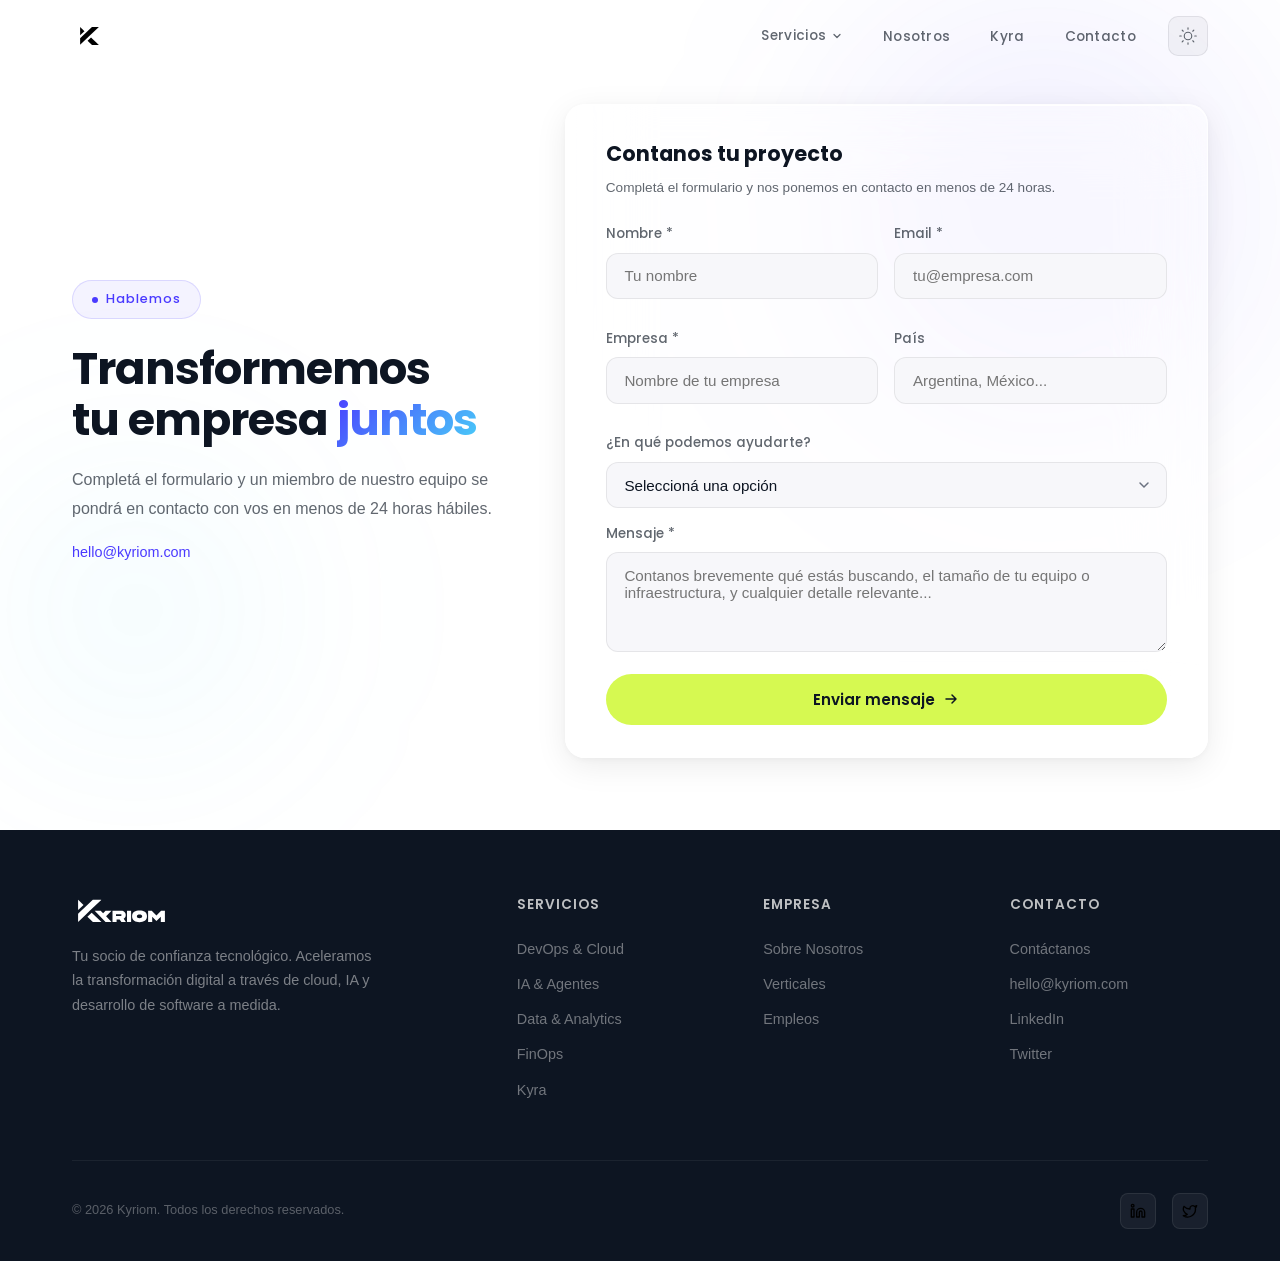
==== commit e2a8700d: "Replace emojis and inline SVGs with Lucide icons - Created /icons/ folder with 35 Lucide SVG files (" ====
--- a/contacto.html
+++ b/contacto.html
@@ -145,10 +145,10 @@
                         <svg width="12" height="12" viewBox="0 0 24 24" fill="none" stroke="currentColor" stroke-width="2.5" stroke-linecap="round" stroke-linejoin="round"><path d="M6 9l6 6 6-6"/></svg>
                     </a>
                     <div class="nav-dropdown-menu">
-                        <a href="servicios/devops-cloud.html"><span class="dropdown-icon">☁️</span>DevOps &amp; Cloud</a>
-                        <a href="servicios/ia-agentes.html"><span class="dropdown-icon">🤖</span>IA &amp; Agentes</a>
-                        <a href="servicios/data-analytics.html"><span class="dropdown-icon">📊</span>Data &amp; Analytics</a>
-                        <a href="servicios/finops.html"><span class="dropdown-icon">💰</span>FinOps</a>
+                        <a href="servicios/devops-cloud.html"><span class="dropdown-icon"><img src="icons/cloud.svg" width="16" height="16" class="icon icon-adaptive" alt=""></span>DevOps &amp; Cloud</a>
+                        <a href="servicios/ia-agentes.html"><span class="dropdown-icon"><img src="icons/cpu.svg" width="16" height="16" class="icon icon-adaptive" alt=""></span>IA &amp; Agentes</a>
+                        <a href="servicios/data-analytics.html"><span class="dropdown-icon"><img src="icons/bar-chart-2.svg" width="16" height="16" class="icon icon-adaptive" alt=""></span>Data &amp; Analytics</a>
+                        <a href="servicios/finops.html"><span class="dropdown-icon"><img src="icons/trending-up.svg" width="16" height="16" class="icon icon-adaptive" alt=""></span>FinOps</a>
                     </div>
                 </li>
                 <li><a href="nosotros.html">Nosotros</a></li>
@@ -289,10 +289,10 @@
             <p>&copy; 2026 Kyriom. Todos los derechos reservados.</p>
             <div class="footer-socials">
                 <a href="#" class="footer-social" aria-label="LinkedIn">
-                    <svg width="16" height="16" viewBox="0 0 24 24" fill="currentColor"><path d="M20.447 20.452h-3.554v-5.569c0-1.328-.027-3.037-1.852-3.037-1.853 0-2.136 1.445-2.136 2.939v5.667H9.351V9h3.414v1.561h.046c.477-.9 1.637-1.85 3.37-1.85 3.601 0 4.267 2.37 4.267 5.455v6.286zM5.337 7.433a2.062 2.062 0 01-2.063-2.065 2.064 2.064 0 112.063 2.065zm1.782 13.019H3.555V9h3.564v11.452zM22.225 0H1.771C.792 0 0 .774 0 1.729v20.542C0 23.227.792 24 1.771 24h20.451C23.2 24 24 23.227 24 22.271V1.729C24 .774 23.2 0 22.222 0h.003z"/></svg>
+                    <img src="icons/linkedin.svg" width="16" height="16" class="icon icon-adaptive" alt="LinkedIn">
                 </a>
                 <a href="#" class="footer-social" aria-label="Twitter">
-                    <svg width="16" height="16" viewBox="0 0 24 24" fill="currentColor"><path d="M18.244 2.25h3.308l-7.227 8.26 8.502 11.24H16.17l-5.214-6.817L4.99 21.75H1.68l7.73-8.835L1.254 2.25H8.08l4.713 6.231zm-1.161 17.52h1.833L7.084 4.126H5.117z"/></svg>
+                    <img src="icons/twitter.svg" width="16" height="16" class="icon icon-adaptive" alt="Twitter">
                 </a>
             </div>
         </div>
--- a/styles.css
+++ b/styles.css
@@ -1292,3 +1292,13 @@
     .servicios-grid { grid-template-columns: 1fr; }
     .form-grid-2 { grid-template-columns: 1fr; }
 }
+
+/* ========== ICONS ========== */
+.icon {
+    display: inline-block;
+    flex-shrink: 0;
+}
+/* Invert icons in dark mode to make them visible */
+.dark .icon-adaptive {
+    filter: brightness(0) invert(1);
+}
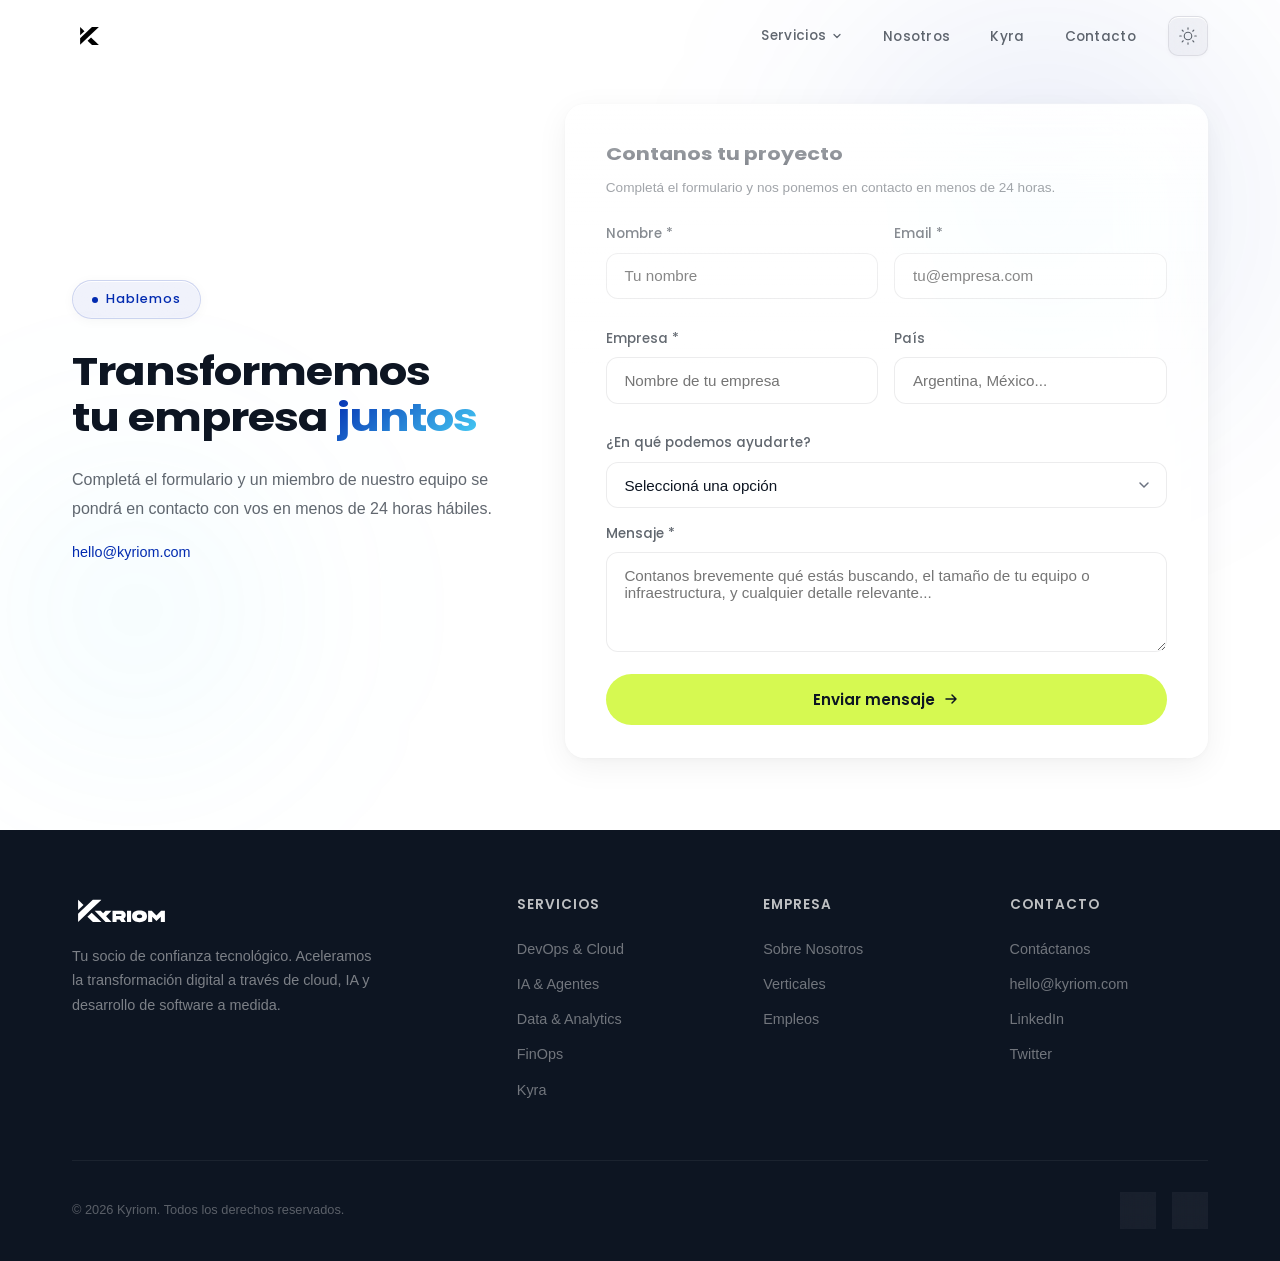
==== commit e1facfee: "refactor(palette): remove purples, enforce brand palette with chartreuse CTAs Migrate all color refe" ====
--- a/contacto.html
+++ b/contacto.html
@@ -9,6 +9,7 @@
     <link rel="preconnect" href="https://fonts.googleapis.com">
     <link rel="preconnect" href="https://fonts.gstatic.com" crossorigin>
     <link href="https://fonts.googleapis.com/css2?family=Poppins:wght@300;400;500;600;700&display=swap" rel="stylesheet">
+    <link href="https://api.fontshare.com/v2/css?f[]=satoshi@400,500,700&display=swap" rel="stylesheet">
     <link rel="stylesheet" href="styles.css">
     <style>
         .contact-layout {
@@ -29,7 +30,7 @@
             margin-bottom: 1.25rem;
         }
         .contact-info h1 .gradient-text {
-            background: linear-gradient(135deg, var(--primary-purple), var(--vivid-sky));
+            background: linear-gradient(135deg, var(--klein-blue), var(--vivid-sky));
             -webkit-background-clip: text;
             -webkit-text-fill-color: transparent;
             background-clip: text;
@@ -55,11 +56,11 @@
         .contact-detail-icon {
             width: 40px; height: 40px;
             border-radius: 10px;
-            background: rgba(74, 58, 255, 0.08);
-            border: 1px solid rgba(74, 58, 255, 0.12);
+            background: rgba(2, 43, 176, 0.08);
+            border: 1px solid rgba(2, 43, 176, 0.12);
             display: flex; align-items: center; justify-content: center;
             flex-shrink: 0;
-            color: var(--primary-purple);
+            color: var(--klein-blue);
         }
         .contact-detail-label {
             font-family: var(--font-primary);
@@ -77,7 +78,7 @@
             color: var(--text-primary);
         }
         .contact-detail-value a { color: var(--text-primary); transition: color 0.3s; }
-        .contact-detail-value a:hover { color: var(--primary-purple); }
+        .contact-detail-value a:hover { color: var(--klein-blue); }
 
         /* Form card */
         .contact-form-card {
@@ -108,11 +109,11 @@
         .form-success-icon {
             width: 60px; height: 60px;
             border-radius: 50%;
-            background: rgba(74, 58, 255, 0.08);
-            border: 1px solid rgba(74, 58, 255, 0.2);
+            background: rgba(2, 43, 176, 0.08);
+            border: 1px solid rgba(2, 43, 176, 0.2);
             display: flex; align-items: center; justify-content: center;
             margin: 0 auto 1.25rem;
-            color: var(--primary-purple);
+            color: var(--klein-blue);
         }
         .form-success h3 { font-family: var(--font-primary); font-weight: 700; font-size: 1.3rem; margin-bottom: 0.5rem; }
         .form-success p { font-size: 0.95rem; color: var(--text-secondary); }
@@ -185,7 +186,7 @@
             <h1>Transformemos<br>tu empresa <span class="gradient-text">juntos</span></h1>
             <p>Completá el formulario y un miembro de nuestro equipo se pondrá en contacto con vos en menos de 24 horas hábiles.</p>
             <p style="margin-top:1rem;font-size:0.9rem;color:var(--text-secondary);">
-                <a href="mailto:hello@kyriom.com" style="color:var(--primary-purple);font-weight:500;">hello@kyriom.com</a>
+                <a href="mailto:hello@kyriom.com" style="color:var(--klein-blue);font-weight:500;">hello@kyriom.com</a>
             </p>
         </div>
 
--- a/styles.css
+++ b/styles.css
@@ -1,4 +1,8 @@
 /* ========== CSS VARIABLES — LIGHT (default) ========== */
+/* Brand palette (strict):
+   International Klein Blue #022BB0 · Azure #1881F1 · Chartreuse #D6F951 · Vivid Sky #49D3F8
+   Carolina Blue #70ADD4 · Anti-flash White #EBEBEB · Rich Black #0D1522 · Midnight Green #1F4954
+*/
 :root {
     --klein-blue: #022BB0;
     --azure: #1881F1;
@@ -7,13 +11,8 @@
     --midnight-green: #1F4954;
     --chartreuse: #D6F951;
     --vivid-sky: #49D3F8;
-    --slate-blue: #956DF7;
+    --anti-flash: #EBEBEB;
     --dark-blue: #1902B0;
-    --primary-purple: #4A3AFF;
-    --deep-purple: #211F54;
-    --light-purple: #766CFF;
-    --pale-purple: #D5D2FF;
-    --ghost-purple: #F3F2FF;
 
     /* Theme tokens */
     --bg: #ffffff;
@@ -23,45 +22,48 @@
     --text-secondary: rgba(13, 21, 34, 0.65);
     --text-tertiary: rgba(13, 21, 34, 0.45);
     --border: rgba(13, 21, 34, 0.08);
-    --border-hover: rgba(74, 58, 255, 0.25);
-    --glass-bg: rgba(255, 255, 255, 0.45);
-    --glass-bg-strong: rgba(255, 255, 255, 0.62);
-    --glass-border: rgba(255, 255, 255, 0.72);
-    --glass-shadow: 0 8px 32px rgba(0, 0, 0, 0.08), 0 2px 8px rgba(0, 0, 0, 0.04);
-    --glass-highlight: rgba(255, 255, 255, 0.9);
-    --card-hover: rgba(74, 58, 255, 0.04);
+    --border-hover: rgba(2, 43, 176, 0.25);
+    --glass-bg: rgba(255, 255, 255, 0.38);
+    --glass-bg-strong: rgba(255, 255, 255, 0.52);
+    --glass-border: rgba(255, 255, 255, 0.6);
+    --glass-shadow: 0 8px 32px rgba(0, 0, 0, 0.06), 0 2px 8px rgba(0, 0, 0, 0.03), 0 0 0 0.5px rgba(255,255,255,0.5);
+    --glass-highlight: rgba(255, 255, 255, 0.95);
+    --glass-specular: linear-gradient(180deg, rgba(255,255,255,0.8) 0%, rgba(255,255,255,0) 40%);
+    --glass-inner-glow: inset 0 1px 0 rgba(255,255,255,0.9), inset 0 -1px 0 rgba(255,255,255,0.2);
+    --card-hover: rgba(2, 43, 176, 0.04);
     --nav-bg: rgba(255, 255, 255, 0.72);
     --nav-border: rgba(13, 21, 34, 0.06);
-    --hero-orb1: rgba(74, 58, 255, 0.12);
+    --hero-orb1: rgba(2, 43, 176, 0.12);
     --hero-orb2: rgba(25, 2, 176, 0.08);
     --hero-orb3: rgba(73, 211, 248, 0.1);
-    --grid-line: rgba(74, 58, 255, 0.04);
-    --divider: rgba(74, 58, 255, 0.1);
-    --section-label-color: var(--primary-purple);
-    --badge-bg: rgba(74, 58, 255, 0.06);
-    --badge-border: rgba(74, 58, 255, 0.15);
-    --badge-text: var(--primary-purple);
-    --btn-primary-bg: var(--primary-purple);
-    --btn-primary-text: #fff;
-    --btn-primary-hover: #3828e0;
-    --btn-primary-shadow: rgba(74, 58, 255, 0.3);
+    --grid-line: rgba(2, 43, 176, 0.04);
+    --divider: rgba(2, 43, 176, 0.1);
+    --section-label-color: var(--klein-blue);
+    --badge-bg: rgba(2, 43, 176, 0.06);
+    --badge-border: rgba(2, 43, 176, 0.15);
+    --badge-text: var(--klein-blue);
+    /* Light mode: primary CTA uses chartreuse (brand highlight) */
+    --btn-primary-bg: var(--chartreuse);
+    --btn-primary-text: var(--rich-black);
+    --btn-primary-hover: #e4ff6a;
+    --btn-primary-shadow: rgba(214, 249, 81, 0.35);
     --btn-secondary-bg: rgba(13, 21, 34, 0.04);
     --btn-secondary-border: rgba(13, 21, 34, 0.12);
     --btn-secondary-text: var(--text-primary);
-    --tag-bg: rgba(74, 58, 255, 0.06);
+    --tag-bg: rgba(2, 43, 176, 0.06);
     --tag-text: rgba(13, 21, 34, 0.55);
-    --stat-gradient-start: var(--deep-purple);
+    --stat-gradient-start: var(--midnight-green);
     --stat-gradient-end: rgba(13, 21, 34, 0.6);
     --tab-text: rgba(13, 21, 34, 0.5);
     --tab-border: rgba(13, 21, 34, 0.1);
-    --tab-active-bg: var(--primary-purple);
-    --tab-active-text: #fff;
-    --map-bg: linear-gradient(135deg, rgba(74, 58, 255, 0.04), rgba(247, 247, 250, 0.8));
+    --tab-active-bg: var(--chartreuse);
+    --tab-active-text: var(--rich-black);
+    --map-bg: linear-gradient(135deg, rgba(2, 43, 176, 0.04), rgba(247, 247, 250, 0.8));
     --map-label-color: rgba(13, 21, 34, 0.5);
     --partner-text: rgba(13, 21, 34, 0.2);
     --partner-border: rgba(13, 21, 34, 0.06);
-    --cta-bg: linear-gradient(135deg, rgba(74, 58, 255, 0.06), rgba(25, 2, 176, 0.04));
-    --cta-radial: rgba(74, 58, 255, 0.08);
+    --cta-bg: linear-gradient(135deg, rgba(2, 43, 176, 0.06), rgba(25, 2, 176, 0.04));
+    --cta-radial: rgba(2, 43, 176, 0.08);
     --footer-bg: var(--rich-black);
     --mobile-menu-bg: rgba(255, 255, 255, 0.92);
     --chartreuse-cta-bg: #D6F951;
@@ -70,7 +72,7 @@
     --chartreuse-cta-shadow: rgba(214, 249, 81, 0.45);
 
     --font-primary: 'Poppins', -apple-system, BlinkMacSystemFont, 'Helvetica Neue', Helvetica, sans-serif;
-    --font-body: 'Helvetica Neue', Helvetica, Arial, sans-serif;
+    --font-body: 'Satoshi', 'Helvetica Neue', Helvetica, Arial, sans-serif;
 }
 
 /* ========== DARK THEME ========== */
@@ -82,20 +84,22 @@
     --text-secondary: rgba(235, 235, 235, 0.65);
     --text-tertiary: rgba(235, 235, 235, 0.45);
     --border: rgba(255, 255, 255, 0.08);
-    --border-hover: rgba(74, 58, 255, 0.3);
+    --border-hover: rgba(24, 129, 241, 0.3);
     --glass-bg: rgba(255, 255, 255, 0.06);
     --glass-bg-strong: rgba(255, 255, 255, 0.1);
-    --glass-border: rgba(255, 255, 255, 0.14);
-    --glass-shadow: 0 8px 32px rgba(0, 0, 0, 0.35), 0 2px 8px rgba(0, 0, 0, 0.2);
-    --glass-highlight: rgba(255, 255, 255, 0.08);
+    --glass-border: rgba(255, 255, 255, 0.12);
+    --glass-shadow: 0 8px 32px rgba(0, 0, 0, 0.35), 0 2px 8px rgba(0, 0, 0, 0.2), 0 0 0 0.5px rgba(255,255,255,0.1);
+    --glass-highlight: rgba(255, 255, 255, 0.12);
+    --glass-specular: linear-gradient(180deg, rgba(255,255,255,0.15) 0%, rgba(255,255,255,0) 50%);
+    --glass-inner-glow: inset 0 1px 0 rgba(255,255,255,0.15), inset 0 -1px 0 rgba(255,255,255,0.05);
     --card-hover: rgba(255, 255, 255, 0.07);
     --nav-bg: rgba(13, 21, 34, 0.72);
     --nav-border: rgba(255, 255, 255, 0.06);
-    --hero-orb1: rgba(74, 58, 255, 0.35);
-    --hero-orb2: rgba(25, 2, 176, 0.3);
+    --hero-orb1: rgba(24, 129, 241, 0.35);
+    --hero-orb2: rgba(2, 43, 176, 0.3);
     --hero-orb3: rgba(73, 211, 248, 0.2);
-    --grid-line: rgba(74, 58, 255, 0.05);
-    --divider: rgba(74, 58, 255, 0.2);
+    --grid-line: rgba(24, 129, 241, 0.05);
+    --divider: rgba(24, 129, 241, 0.2);
     --section-label-color: var(--chartreuse);
     --badge-bg: rgba(214, 249, 81, 0.08);
     --badge-border: rgba(214, 249, 81, 0.2);
@@ -115,12 +119,12 @@
     --tab-border: rgba(255, 255, 255, 0.08);
     --tab-active-bg: var(--chartreuse);
     --tab-active-text: var(--rich-black);
-    --map-bg: linear-gradient(135deg, rgba(74, 58, 255, 0.06), rgba(13, 21, 34, 0.5));
+    --map-bg: linear-gradient(135deg, rgba(24, 129, 241, 0.06), rgba(13, 21, 34, 0.5));
     --map-label-color: rgba(235, 235, 235, 0.6);
     --partner-text: rgba(235, 235, 235, 0.25);
     --partner-border: rgba(255, 255, 255, 0.05);
-    --cta-bg: linear-gradient(135deg, rgba(74, 58, 255, 0.1), rgba(25, 2, 176, 0.08));
-    --cta-radial: rgba(74, 58, 255, 0.15);
+    --cta-bg: linear-gradient(135deg, rgba(24, 129, 241, 0.1), rgba(2, 43, 176, 0.08));
+    --cta-radial: rgba(24, 129, 241, 0.15);
     --footer-bg: #080D17;
     --mobile-menu-bg: rgba(13, 21, 34, 0.97);
     --chartreuse-cta-bg: #D6F951;
@@ -198,22 +202,56 @@
 .reveal-delay-2 { transition-delay: 0.2s; }
 .reveal-delay-3 { transition-delay: 0.3s; }
 
-/* ========== GLASSMORPHISM ========== */
+/* ========== TITLE SQUISH ========== */
+h1, h2, h3, .section-title {
+    transform: scaleY(0.88);
+    transform-origin: center center;
+}
+h1.reveal, h2.reveal, h3.reveal, .section-title.reveal {
+    transform: translateY(40px) scaleY(0.88);
+}
+h1.reveal.visible, h2.reveal.visible, h3.reveal.visible, .section-title.reveal.visible {
+    transform: translateY(0) scaleY(0.88);
+}
+
+/* ========== LIQUID GLASS ========== */
 .glass {
     background: var(--glass-bg);
-    backdrop-filter: blur(40px) saturate(180%);
-    -webkit-backdrop-filter: blur(40px) saturate(180%);
+    backdrop-filter: blur(40px) saturate(180%) brightness(1.05);
+    -webkit-backdrop-filter: blur(40px) saturate(180%) brightness(1.05);
     border: 1px solid var(--glass-border);
     border-radius: 20px;
-    box-shadow: var(--glass-shadow), inset 0 1px 0 var(--glass-highlight);
+    box-shadow: var(--glass-shadow), var(--glass-inner-glow);
+    position: relative;
+}
+.glass::after {
+    content: '';
+    position: absolute;
+    inset: 0;
+    border-radius: inherit;
+    background: var(--glass-specular);
+    pointer-events: none;
+    mask-image: linear-gradient(180deg, black 0%, transparent 50%);
+    -webkit-mask-image: linear-gradient(180deg, black 0%, transparent 50%);
 }
 .glass-strong {
     background: var(--glass-bg-strong);
-    backdrop-filter: blur(60px) saturate(200%);
-    -webkit-backdrop-filter: blur(60px) saturate(200%);
+    backdrop-filter: blur(60px) saturate(200%) brightness(1.08);
+    -webkit-backdrop-filter: blur(60px) saturate(200%) brightness(1.08);
     border: 1px solid var(--glass-border);
     border-radius: 24px;
-    box-shadow: var(--glass-shadow), inset 0 1px 0 var(--glass-highlight);
+    box-shadow: var(--glass-shadow), var(--glass-inner-glow);
+    position: relative;
+}
+.glass-strong::after {
+    content: '';
+    position: absolute;
+    inset: 0;
+    border-radius: inherit;
+    background: var(--glass-specular);
+    pointer-events: none;
+    mask-image: linear-gradient(180deg, black 0%, transparent 40%);
+    -webkit-mask-image: linear-gradient(180deg, black 0%, transparent 40%);
 }
 
 /* ========== NAVIGATION ========== */
@@ -226,10 +264,10 @@
 }
 .nav.scrolled {
     background: var(--nav-bg);
-    backdrop-filter: blur(40px) saturate(180%);
-    -webkit-backdrop-filter: blur(40px) saturate(180%);
+    backdrop-filter: blur(50px) saturate(200%) brightness(1.05);
+    -webkit-backdrop-filter: blur(50px) saturate(200%) brightness(1.05);
     border-bottom: 1px solid var(--nav-border);
-    box-shadow: 0 1px 0 var(--glass-highlight), 0 4px 24px rgba(0, 0, 0, 0.06);
+    box-shadow: var(--glass-inner-glow), 0 4px 30px rgba(0, 0, 0, 0.08), 0 1px 3px rgba(0, 0, 0, 0.04);
     padding: 0.7rem 0;
 }
 .nav .container {
@@ -297,13 +335,25 @@
     gap: 0.1rem;
     opacity: 0;
     visibility: hidden;
-    transition: opacity 0.2s ease, transform 0.2s ease, visibility 0.2s;
+    transition: opacity 0.25s ease, transform 0.25s ease, visibility 0.25s;
     z-index: 200;
-    background: var(--glass-bg-strong);
-    backdrop-filter: blur(40px) saturate(180%);
-    -webkit-backdrop-filter: blur(40px) saturate(180%);
-    border: 1px solid var(--glass-border);
-    box-shadow: var(--glass-shadow);
+    background: rgba(255, 255, 255, 0.65);
+    backdrop-filter: blur(50px) saturate(200%) brightness(1.08);
+    -webkit-backdrop-filter: blur(50px) saturate(200%) brightness(1.08);
+    border: 1px solid rgba(255, 255, 255, 0.6);
+    box-shadow: var(--glass-shadow), var(--glass-inner-glow);
+}
+.dark .nav-dropdown-menu {
+    background: rgba(20, 20, 35, 0.65);
+    border: 1px solid rgba(255, 255, 255, 0.1);
+}
+.nav.scrolled .nav-dropdown-menu {
+    background: rgba(255, 255, 255, 0.8);
+    border: 1px solid rgba(255, 255, 255, 0.7);
+}
+.dark .nav.scrolled .nav-dropdown-menu {
+    background: rgba(20, 20, 35, 0.8);
+    border: 1px solid rgba(255, 255, 255, 0.12);
 }
 .nav-dropdown:hover .nav-dropdown-menu,
 .nav-dropdown.open .nav-dropdown-menu {
@@ -378,6 +428,8 @@
     border-radius: 10px;
     border: 1px solid var(--border);
     background: var(--btn-secondary-bg);
+    backdrop-filter: blur(12px) saturate(150%);
+    -webkit-backdrop-filter: blur(12px) saturate(150%);
     cursor: pointer;
     display: flex;
     align-items: center;
@@ -385,10 +437,12 @@
     transition: all 0.3s;
     color: var(--text-secondary);
     flex-shrink: 0;
+    box-shadow: inset 0 1px 0 var(--glass-highlight), 0 1px 4px rgba(0,0,0,0.03);
 }
 .theme-toggle:hover {
     border-color: var(--border-hover);
     color: var(--text-primary);
+    box-shadow: var(--glass-shadow), var(--glass-inner-glow);
 }
 .theme-toggle .icon-sun { display: block; }
 .theme-toggle .icon-moon { display: none; }
@@ -487,7 +541,7 @@
     flex-shrink: 0;
     font-size: 1.3rem;
 }
-.hero-card-icon-1 { background: linear-gradient(135deg, rgba(74, 58, 255, 0.15), rgba(149, 109, 247, 0.08)); }
+.hero-card-icon-1 { background: linear-gradient(135deg, rgba(2, 43, 176, 0.15), rgba(112, 173, 212, 0.08)); }
 .hero-card-icon-2 { background: linear-gradient(135deg, rgba(24, 129, 241, 0.15), rgba(73, 211, 248, 0.08)); }
 .hero-card-icon-3 { background: linear-gradient(135deg, rgba(214, 249, 81, 0.2), rgba(173, 214, 0, 0.1)); }
 .hero-card h4 {
@@ -510,11 +564,14 @@
     font-weight: 500;
     color: var(--badge-text);
     background: var(--badge-bg);
+    backdrop-filter: blur(20px) saturate(180%);
+    -webkit-backdrop-filter: blur(20px) saturate(180%);
     border: 1px solid var(--badge-border);
     padding: 0.5rem 1.2rem;
     border-radius: 50px;
     margin-bottom: 2rem;
     letter-spacing: 1px;
+    box-shadow: 0 2px 12px rgba(0,0,0,0.04), var(--glass-inner-glow);
 }
 .hero-badge-dot {
     width: 6px; height: 6px;
@@ -535,7 +592,7 @@
     margin-bottom: 1.5rem;
 }
 .hero h1 .gradient-text {
-    background: linear-gradient(135deg, var(--primary-purple), var(--vivid-sky));
+    background: linear-gradient(135deg, var(--klein-blue), var(--vivid-sky));
     -webkit-background-clip: text;
     -webkit-text-fill-color: transparent;
     background-clip: text;
@@ -574,6 +631,8 @@
     font-size: 0.95rem;
     color: var(--btn-secondary-text);
     background: var(--btn-secondary-bg);
+    backdrop-filter: blur(16px) saturate(160%);
+    -webkit-backdrop-filter: blur(16px) saturate(160%);
     padding: 0.9rem 2rem;
     border-radius: 50px;
     border: 1px solid var(--btn-secondary-border);
@@ -582,43 +641,54 @@
     display: inline-flex;
     align-items: center;
     gap: 0.5rem;
+    box-shadow: inset 0 1px 0 var(--glass-highlight), 0 2px 8px rgba(0,0,0,0.03);
 }
 .btn-secondary:hover {
     border-color: var(--border-hover);
     transform: translateY(-2px);
+    box-shadow: var(--glass-shadow), var(--glass-inner-glow);
 }
 
 /* Hero glass shapes */
-.hero-glass-shapes { display: none; }
+.hero-glass-shapes {
+    position: absolute;
+    inset: 0;
+    z-index: 0;
+    pointer-events: none;
+    overflow: hidden;
+}
 .glass-shape {
     position: absolute;
     border-radius: 24px;
     border: 1px solid var(--glass-border);
+    backdrop-filter: blur(20px) saturate(160%);
+    -webkit-backdrop-filter: blur(20px) saturate(160%);
+    box-shadow: inset 0 1px 0 var(--glass-highlight), 0 8px 32px rgba(0,0,0,0.04);
     animation: glassFloat 15s ease-in-out infinite;
 }
 .glass-shape-1 {
     width: 280px; height: 280px;
-    background: linear-gradient(135deg, rgba(74, 58, 255, 0.08), rgba(73, 211, 248, 0.04));
+    background: linear-gradient(135deg, rgba(2, 43, 176, 0.08), rgba(73, 211, 248, 0.04));
     top: 18%; right: 8%;
     transform: rotate(12deg);
 }
 .glass-shape-2 {
     width: 180px; height: 180px;
-    background: linear-gradient(135deg, rgba(25, 2, 176, 0.06), rgba(149, 109, 247, 0.04));
+    background: linear-gradient(135deg, rgba(25, 2, 176, 0.06), rgba(112, 173, 212, 0.04));
     top: 50%; right: 25%;
     animation-delay: -5s;
     transform: rotate(-8deg);
 }
 .glass-shape-3 {
     width: 120px; height: 120px;
-    background: linear-gradient(135deg, rgba(74, 58, 255, 0.05), rgba(73, 211, 248, 0.03));
+    background: linear-gradient(135deg, rgba(2, 43, 176, 0.05), rgba(73, 211, 248, 0.03));
     top: 30%; right: 35%;
     animation-delay: -10s;
     transform: rotate(25deg);
     border-radius: 50%;
 }
-.dark .glass-shape-1 { background: linear-gradient(135deg, rgba(74, 58, 255, 0.12), rgba(73, 211, 248, 0.06)); }
-.dark .glass-shape-2 { background: linear-gradient(135deg, rgba(25, 2, 176, 0.1), rgba(149, 109, 247, 0.08)); }
+.dark .glass-shape-1 { background: linear-gradient(135deg, rgba(2, 43, 176, 0.12), rgba(73, 211, 248, 0.06)); }
+.dark .glass-shape-2 { background: linear-gradient(135deg, rgba(25, 2, 176, 0.1), rgba(112, 173, 212, 0.08)); }
 .dark .glass-shape-3 { background: linear-gradient(135deg, rgba(214, 249, 81, 0.08), rgba(73, 211, 248, 0.06)); }
 @keyframes glassFloat {
     0%, 100% { transform: translateY(0) rotate(12deg); }
@@ -631,6 +701,9 @@
     padding: 3rem 0;
     border-top: 1px solid var(--border);
     border-bottom: 1px solid var(--border);
+    background: var(--glass-bg);
+    backdrop-filter: blur(30px) saturate(160%);
+    -webkit-backdrop-filter: blur(30px) saturate(160%);
 }
 .stats-grid {
     display: grid;
@@ -707,10 +780,45 @@
 }
 .service-card:hover::before { opacity: 1; }
 .service-card:hover {
-    background: var(--card-hover);
     transform: translateY(-4px);
-    border-color: var(--border-hover);
-}
+}
+/* Colored glass hover per service card (inner pages) */
+.services-grid .service-card:nth-child(1):hover {
+    background: rgba(24, 129, 241, 0.07);
+    border-color: rgba(24, 129, 241, 0.25);
+    box-shadow: var(--glass-inner-glow), 0 12px 36px rgba(24, 129, 241, 0.08);
+}
+.services-grid .service-card:nth-child(2):hover {
+    background: rgba(2, 43, 176, 0.07);
+    border-color: rgba(2, 43, 176, 0.25);
+    box-shadow: var(--glass-inner-glow), 0 12px 36px rgba(2, 43, 176, 0.08);
+}
+.services-grid .service-card:nth-child(3):hover {
+    background: rgba(73, 211, 248, 0.07);
+    border-color: rgba(73, 211, 248, 0.25);
+    box-shadow: var(--glass-inner-glow), 0 12px 36px rgba(73, 211, 248, 0.08);
+}
+.services-grid .service-card:nth-child(4):hover {
+    background: rgba(112, 173, 212, 0.07);
+    border-color: rgba(112, 173, 212, 0.25);
+    box-shadow: var(--glass-inner-glow), 0 12px 36px rgba(112, 173, 212, 0.08);
+}
+.services-grid .service-card:nth-child(5):hover {
+    background: rgba(214, 249, 81, 0.07);
+    border-color: rgba(214, 249, 81, 0.25);
+    box-shadow: var(--glass-inner-glow), 0 12px 36px rgba(214, 249, 81, 0.08);
+}
+.services-grid .service-card:nth-child(6):hover {
+    background: rgba(112, 173, 212, 0.07);
+    border-color: rgba(112, 173, 212, 0.25);
+    box-shadow: var(--glass-inner-glow), 0 12px 36px rgba(112, 173, 212, 0.08);
+}
+.dark .services-grid .service-card:nth-child(1):hover { background: rgba(24, 129, 241, 0.1); }
+.dark .services-grid .service-card:nth-child(2):hover { background: rgba(2, 43, 176, 0.1); }
+.dark .services-grid .service-card:nth-child(3):hover { background: rgba(73, 211, 248, 0.1); }
+.dark .services-grid .service-card:nth-child(4):hover { background: rgba(112, 173, 212, 0.1); }
+.dark .services-grid .service-card:nth-child(5):hover { background: rgba(214, 249, 81, 0.08); }
+.dark .services-grid .service-card:nth-child(6):hover { background: rgba(112, 173, 212, 0.1); }
 .service-icon {
     width: 52px; height: 52px;
     border-radius: 14px;
@@ -718,10 +826,17 @@
     align-items: center;
     justify-content: center;
     margin-bottom: 1.5rem;
+    backdrop-filter: blur(10px);
+    -webkit-backdrop-filter: blur(10px);
+    border: none;
+    box-shadow: 0 2px 10px rgba(0,0,0,0.06), 0 4px 16px rgba(0,0,0,0.03);
+}
+.dark .service-icon {
+    box-shadow: 0 2px 10px rgba(0,0,0,0.2), 0 4px 16px rgba(0,0,0,0.1);
 }
 .service-icon-cloud { background: linear-gradient(135deg, rgba(24, 129, 241, 0.15), rgba(73, 211, 248, 0.08)); }
-.service-icon-ai { background: linear-gradient(135deg, rgba(74, 58, 255, 0.15), rgba(149, 109, 247, 0.08)); }
-.service-icon-data { background: linear-gradient(135deg, rgba(74, 58, 255, 0.1), rgba(73, 211, 248, 0.06)); }
+.service-icon-ai { background: linear-gradient(135deg, rgba(2, 43, 176, 0.15), rgba(112, 173, 212, 0.08)); }
+.service-icon-data { background: linear-gradient(135deg, rgba(2, 43, 176, 0.1), rgba(73, 211, 248, 0.06)); }
 .service-icon-devops { background: linear-gradient(135deg, rgba(31, 73, 84, 0.15), rgba(112, 173, 212, 0.1)); }
 .service-card h3 {
     font-family: var(--font-primary);
@@ -741,9 +856,17 @@
     font-weight: 500;
     color: var(--tag-text);
     background: var(--tag-bg);
+    backdrop-filter: blur(8px);
+    -webkit-backdrop-filter: blur(8px);
     padding: 0.3rem 0.7rem;
     border-radius: 50px;
     letter-spacing: 0.3px;
+    border: 1px solid rgba(255,255,255,0.15);
+    box-shadow: inset 0 1px 0 rgba(255,255,255,0.3);
+}
+.dark .service-tag {
+    border-color: rgba(255,255,255,0.06);
+    box-shadow: inset 0 1px 0 rgba(255,255,255,0.05);
 }
 .tab-content { display: none; }
 .tab-content.active { display: grid; }
@@ -773,10 +896,46 @@
 }
 .servicio-card:hover::before { opacity: 1; }
 .servicio-card:hover {
-    background: var(--card-hover);
     transform: translateY(-4px);
-    border-color: var(--border-hover);
-}
+}
+/* Colored glass hover per servicio card */
+.servicios-grid .servicio-card:nth-child(1):hover {
+    background: rgba(24, 129, 241, 0.07);
+    border-color: rgba(24, 129, 241, 0.25);
+    box-shadow: var(--glass-inner-glow), 0 16px 48px rgba(24, 129, 241, 0.1);
+}
+.servicios-grid .servicio-card:nth-child(1):hover::before {
+    background: linear-gradient(90deg, transparent, #1881F1, transparent);
+}
+.servicios-grid .servicio-card:nth-child(2):hover {
+    background: rgba(2, 43, 176, 0.07);
+    border-color: rgba(2, 43, 176, 0.25);
+    box-shadow: var(--glass-inner-glow), 0 16px 48px rgba(2, 43, 176, 0.1);
+}
+.servicios-grid .servicio-card:nth-child(2):hover::before {
+    background: linear-gradient(90deg, transparent, #022BB0, transparent);
+}
+.servicios-grid .servicio-card:nth-child(3):hover {
+    background: rgba(73, 211, 248, 0.07);
+    border-color: rgba(73, 211, 248, 0.25);
+    box-shadow: var(--glass-inner-glow), 0 16px 48px rgba(73, 211, 248, 0.1);
+}
+.servicios-grid .servicio-card:nth-child(3):hover::before {
+    background: linear-gradient(90deg, transparent, #49D3F8, transparent);
+}
+.servicios-grid .servicio-card:nth-child(4):hover {
+    background: rgba(112, 173, 212, 0.07);
+    border-color: rgba(112, 173, 212, 0.25);
+    box-shadow: var(--glass-inner-glow), 0 16px 48px rgba(112, 173, 212, 0.1);
+}
+.servicios-grid .servicio-card:nth-child(4):hover::before {
+    background: linear-gradient(90deg, transparent, #70ADD4, transparent);
+}
+/* Dark mode: slightly stronger tints */
+.dark .servicios-grid .servicio-card:nth-child(1):hover { background: rgba(24, 129, 241, 0.1); }
+.dark .servicios-grid .servicio-card:nth-child(2):hover { background: rgba(2, 43, 176, 0.1); }
+.dark .servicios-grid .servicio-card:nth-child(3):hover { background: rgba(73, 211, 248, 0.1); }
+.dark .servicios-grid .servicio-card:nth-child(4):hover { background: rgba(112, 173, 212, 0.1); }
 .servicio-card h3 {
     font-family: var(--font-primary);
     font-weight: 700;
@@ -799,7 +958,7 @@
     font-family: var(--font-primary);
     font-size: 0.875rem;
     font-weight: 600;
-    color: var(--primary-purple);
+    color: var(--klein-blue);
     display: inline-flex;
     align-items: center;
     gap: 0.4rem;
@@ -815,7 +974,7 @@
     top: 50%; left: 50%;
     transform: translate(-50%, -50%);
     width: 800px; height: 800px;
-    background: radial-gradient(circle, rgba(74, 58, 255, 0.05), transparent 60%);
+    background: radial-gradient(circle, rgba(2, 43, 176, 0.05), transparent 60%);
     pointer-events: none;
 }
 .ai-grid {
@@ -825,7 +984,7 @@
     align-items: center;
 }
 .ai-content .section-title span {
-    background: linear-gradient(135deg, var(--primary-purple), var(--vivid-sky));
+    background: linear-gradient(135deg, var(--klein-blue), var(--vivid-sky));
     -webkit-background-clip: text;
     -webkit-text-fill-color: transparent;
     background-clip: text;
@@ -836,12 +995,18 @@
     flex-shrink: 0;
     width: 40px; height: 40px;
     border-radius: 10px;
-    background: rgba(74, 58, 255, 0.08);
-    border: 1px solid rgba(74, 58, 255, 0.15);
+    background: rgba(2, 43, 176, 0.08);
+    backdrop-filter: blur(12px) saturate(160%);
+    -webkit-backdrop-filter: blur(12px) saturate(160%);
+    border: none;
     display: flex;
     align-items: center;
     justify-content: center;
-    color: var(--light-purple);
+    color: var(--azure);
+    box-shadow: 0 2px 8px rgba(0,0,0,0.06), 0 4px 16px rgba(2, 43, 176, 0.06);
+}
+.dark .ai-feature-icon {
+    box-shadow: 0 2px 8px rgba(0,0,0,0.2), 0 4px 16px rgba(2, 43, 176, 0.08);
 }
 .ai-feature h4 {
     font-family: var(--font-primary);
@@ -852,34 +1017,35 @@
 .ai-feature p { font-size: 0.9rem; color: var(--text-secondary); line-height: 1.6; }
 .ai-visual { position: relative; display: flex; justify-content: center; align-items: center; }
 .ai-visual-container { width: 100%; aspect-ratio: 1; position: relative; max-width: 480px; }
-.ai-ring { position: absolute; border-radius: 50%; border: 1px solid rgba(74, 58, 255, 0.12); }
+.ai-ring { position: absolute; border-radius: 50%; border: 1px solid rgba(2, 43, 176, 0.12); }
 .ai-ring-1 { inset: 0; animation: ringRotate 30s linear infinite; }
 .ai-ring-2 { inset: 15%; border-color: rgba(73, 211, 248, 0.1); animation: ringRotate 25s linear infinite reverse; }
-.ai-ring-3 { inset: 30%; border-color: rgba(74, 58, 255, 0.08); animation: ringRotate 20s linear infinite; }
+.ai-ring-3 { inset: 30%; border-color: rgba(2, 43, 176, 0.08); animation: ringRotate 20s linear infinite; }
 .ai-ring-dot {
     position: absolute;
     width: 8px; height: 8px;
     border-radius: 50%;
-    background: var(--primary-purple);
-    box-shadow: 0 0 15px rgba(74, 58, 255, 0.5);
+    background: var(--klein-blue);
+    box-shadow: 0 0 15px rgba(2, 43, 176, 0.5);
 }
 .ai-ring-1 .ai-ring-dot { top: -4px; left: 50%; }
 .ai-ring-2 .ai-ring-dot { bottom: -4px; right: 20%; background: var(--vivid-sky); box-shadow: 0 0 15px rgba(73, 211, 248, 0.5); }
-.ai-ring-3 .ai-ring-dot { top: 20%; left: -4px; background: var(--primary-purple); box-shadow: 0 0 15px rgba(74, 58, 255, 0.4); }
+.ai-ring-3 .ai-ring-dot { top: 20%; left: -4px; background: var(--klein-blue); box-shadow: 0 0 15px rgba(2, 43, 176, 0.4); }
 .dark .ai-ring-3 .ai-ring-dot { background: var(--chartreuse); box-shadow: 0 0 15px rgba(214, 249, 81, 0.5); }
 @keyframes ringRotate { from { transform: rotate(0deg); } to { transform: rotate(360deg); } }
 .ai-center {
     position: absolute; inset: 38%;
     border-radius: 50%;
-    background: linear-gradient(135deg, rgba(74, 58, 255, 0.12), rgba(25, 2, 176, 0.08));
-    backdrop-filter: blur(20px);
-    -webkit-backdrop-filter: blur(20px);
-    border: 1px solid rgba(74, 58, 255, 0.2);
+    background: linear-gradient(135deg, rgba(2, 43, 176, 0.12), rgba(25, 2, 176, 0.08));
+    backdrop-filter: blur(30px) saturate(200%) brightness(1.1);
+    -webkit-backdrop-filter: blur(30px) saturate(200%) brightness(1.1);
+    border: 1px solid rgba(2, 43, 176, 0.2);
     display: flex; align-items: center; justify-content: center;
+    box-shadow: 0 8px 32px rgba(2, 43, 176, 0.15), inset 0 1px 0 rgba(255,255,255,0.2), inset 0 -2px 6px rgba(2, 43, 176, 0.1);
 }
 .ai-center-icon {
     font-size: 2rem;
-    background: linear-gradient(135deg, var(--primary-purple), var(--vivid-sky));
+    background: linear-gradient(135deg, var(--klein-blue), var(--vivid-sky));
     -webkit-background-clip: text;
     -webkit-text-fill-color: transparent;
     background-clip: text;
@@ -910,6 +1076,9 @@
     border-radius: 24px;
     border: 1px solid rgba(255, 153, 0, 0.2);
     background: linear-gradient(135deg, rgba(255, 153, 0, 0.04), rgba(255, 153, 0, 0.01));
+    backdrop-filter: blur(30px) saturate(160%);
+    -webkit-backdrop-filter: blur(30px) saturate(160%);
+    box-shadow: 0 8px 32px rgba(255, 153, 0, 0.06), inset 0 1px 0 rgba(255, 153, 0, 0.1);
     max-width: 560px;
     width: 100%;
     text-align: center;
@@ -969,10 +1138,19 @@
     padding: 0.75rem 1.75rem;
     border-radius: 12px;
     border: 1px solid var(--partner-border);
+    background: var(--glass-bg);
+    backdrop-filter: blur(16px) saturate(150%);
+    -webkit-backdrop-filter: blur(16px) saturate(150%);
+    box-shadow: inset 0 1px 0 var(--glass-highlight), 0 2px 8px rgba(0,0,0,0.03);
     transition: all 0.3s;
     letter-spacing: 0.5px;
 }
-.partner-logo-sm:hover { color: var(--text-secondary); border-color: var(--border-hover); }
+.partner-logo-sm:hover {
+    color: var(--text-secondary);
+    border-color: var(--border-hover);
+    box-shadow: var(--glass-shadow), var(--glass-inner-glow);
+    transform: translateY(-2px);
+}
 
 /* ========== INDUSTRIES ========== */
 .industries { padding: 7rem 0; position: relative; }
@@ -980,8 +1158,67 @@
 .industries-header .section-subtitle { margin: 0 auto; }
 .industries-grid { display: grid; grid-template-columns: repeat(3, 1fr); gap: 1.5rem; }
 .industry-card { padding: 2.5rem 2rem; text-align: center; transition: all 0.4s; }
-.industry-card:hover { background: var(--card-hover); transform: translateY(-4px); }
-.industry-icon { font-size: 2.2rem; margin-bottom: 1rem; }
+.industry-card:hover {
+    transform: translateY(-4px);
+}
+/* Colored glass hover per industry card */
+.industries-grid .industry-card:nth-child(1):hover {
+    background: rgba(2, 43, 176, 0.07);
+    border-color: rgba(2, 43, 176, 0.25);
+    box-shadow: var(--glass-inner-glow), 0 12px 36px rgba(2, 43, 176, 0.08);
+}
+.industries-grid .industry-card:nth-child(2):hover {
+    background: rgba(73, 211, 248, 0.07);
+    border-color: rgba(73, 211, 248, 0.25);
+    box-shadow: var(--glass-inner-glow), 0 12px 36px rgba(73, 211, 248, 0.08);
+}
+.industries-grid .industry-card:nth-child(3):hover {
+    background: rgba(24, 129, 241, 0.07);
+    border-color: rgba(24, 129, 241, 0.25);
+    box-shadow: var(--glass-inner-glow), 0 12px 36px rgba(24, 129, 241, 0.08);
+}
+.industries-grid .industry-card:nth-child(4):hover {
+    background: rgba(214, 249, 81, 0.07);
+    border-color: rgba(214, 249, 81, 0.25);
+    box-shadow: var(--glass-inner-glow), 0 12px 36px rgba(214, 249, 81, 0.08);
+}
+.industries-grid .industry-card:nth-child(5):hover {
+    background: rgba(112, 173, 212, 0.07);
+    border-color: rgba(112, 173, 212, 0.25);
+    box-shadow: var(--glass-inner-glow), 0 12px 36px rgba(112, 173, 212, 0.08);
+}
+.industries-grid .industry-card:nth-child(6):hover {
+    background: rgba(112, 173, 212, 0.07);
+    border-color: rgba(112, 173, 212, 0.25);
+    box-shadow: var(--glass-inner-glow), 0 12px 36px rgba(112, 173, 212, 0.08);
+}
+/* Dark mode: stronger tints */
+.dark .industries-grid .industry-card:nth-child(1):hover { background: rgba(2, 43, 176, 0.12); }
+.dark .industries-grid .industry-card:nth-child(2):hover { background: rgba(73, 211, 248, 0.12); }
+.dark .industries-grid .industry-card:nth-child(3):hover { background: rgba(24, 129, 241, 0.12); }
+.dark .industries-grid .industry-card:nth-child(4):hover { background: rgba(214, 249, 81, 0.1); }
+.dark .industries-grid .industry-card:nth-child(5):hover { background: rgba(112, 173, 212, 0.12); }
+.dark .industries-grid .industry-card:nth-child(6):hover { background: rgba(112, 173, 212, 0.12); }
+.industry-icon {
+    font-size: 2.2rem;
+    margin-bottom: 1rem;
+    width: 64px;
+    height: 64px;
+    margin-left: auto;
+    margin-right: auto;
+    display: flex;
+    align-items: center;
+    justify-content: center;
+    border-radius: 16px;
+    background: var(--glass-bg);
+    backdrop-filter: blur(12px);
+    -webkit-backdrop-filter: blur(12px);
+    border: none;
+    box-shadow: 0 2px 10px rgba(0,0,0,0.06), 0 4px 16px rgba(0,0,0,0.03);
+}
+.dark .industry-icon {
+    box-shadow: 0 2px 10px rgba(0,0,0,0.2), 0 4px 16px rgba(0,0,0,0.1);
+}
 .industry-card h3 { font-family: var(--font-primary); font-weight: 600; font-size: 1.05rem; margin-bottom: 0.5rem; }
 .industry-card p { font-size: 0.85rem; color: var(--text-tertiary); line-height: 1.6; }
 
@@ -1015,7 +1252,34 @@
     transition: width 0.4s;
 }
 .value-card:hover::after { width: 60%; }
-.value-card:hover { transform: translateY(-6px); background: var(--card-hover); }
+.value-card:hover {
+    transform: translateY(-6px);
+}
+/* Colored glass hover per value card */
+.values-grid .value-card:nth-child(1):hover {
+    background: rgba(2, 43, 176, 0.07);
+    box-shadow: var(--glass-inner-glow), 0 12px 36px rgba(2, 43, 176, 0.08);
+}
+.values-grid .value-card:nth-child(1):hover::after { background: #022BB0; }
+.values-grid .value-card:nth-child(2):hover {
+    background: rgba(73, 211, 248, 0.07);
+    box-shadow: var(--glass-inner-glow), 0 12px 36px rgba(73, 211, 248, 0.08);
+}
+.values-grid .value-card:nth-child(2):hover::after { background: #49D3F8; }
+.values-grid .value-card:nth-child(3):hover {
+    background: rgba(24, 129, 241, 0.07);
+    box-shadow: var(--glass-inner-glow), 0 12px 36px rgba(24, 129, 241, 0.08);
+}
+.values-grid .value-card:nth-child(3):hover::after { background: #1881F1; }
+.values-grid .value-card:nth-child(4):hover {
+    background: rgba(112, 173, 212, 0.07);
+    box-shadow: var(--glass-inner-glow), 0 12px 36px rgba(112, 173, 212, 0.08);
+}
+.values-grid .value-card:nth-child(4):hover::after { background: #70ADD4; }
+.dark .values-grid .value-card:nth-child(1):hover { background: rgba(2, 43, 176, 0.12); }
+.dark .values-grid .value-card:nth-child(2):hover { background: rgba(73, 211, 248, 0.12); }
+.dark .values-grid .value-card:nth-child(3):hover { background: rgba(24, 129, 241, 0.12); }
+.dark .values-grid .value-card:nth-child(4):hover { background: rgba(112, 173, 212, 0.12); }
 .value-icon {
     width: 64px; height: 64px;
     margin: 0 auto 1.5rem;
@@ -1023,10 +1287,17 @@
     display: flex;
     align-items: center;
     justify-content: center;
-}
-.value-icon-1 { background: linear-gradient(135deg, rgba(74, 58, 255, 0.12), rgba(149, 109, 247, 0.06)); }
+    backdrop-filter: blur(10px);
+    -webkit-backdrop-filter: blur(10px);
+    border: none;
+    box-shadow: 0 2px 10px rgba(0,0,0,0.06), 0 4px 16px rgba(0,0,0,0.03);
+}
+.dark .value-icon {
+    box-shadow: 0 2px 10px rgba(0,0,0,0.2), 0 4px 16px rgba(0,0,0,0.1);
+}
+.value-icon-1 { background: linear-gradient(135deg, rgba(2, 43, 176, 0.12), rgba(112, 173, 212, 0.06)); }
 .value-icon-2 { background: linear-gradient(135deg, rgba(73, 211, 248, 0.12), rgba(112, 173, 212, 0.06)); }
-.value-icon-3 { background: linear-gradient(135deg, rgba(74, 58, 255, 0.08), rgba(73, 211, 248, 0.04)); }
+.value-icon-3 { background: linear-gradient(135deg, rgba(2, 43, 176, 0.08), rgba(73, 211, 248, 0.04)); }
 .value-icon-4 { background: linear-gradient(135deg, rgba(24, 129, 241, 0.12), rgba(25, 2, 176, 0.06)); }
 .value-card h3 { font-family: var(--font-primary); font-weight: 600; font-size: 1.15rem; margin-bottom: 0.5rem; }
 .value-card p { font-size: 0.9rem; color: var(--text-tertiary); line-height: 1.65; }
@@ -1038,11 +1309,18 @@
 .location-item {
     padding: 1.25rem;
     border-radius: 14px;
-    background: var(--bg-secondary);
-    border: 1px solid var(--border);
+    background: var(--glass-bg);
+    backdrop-filter: blur(16px) saturate(150%);
+    -webkit-backdrop-filter: blur(16px) saturate(150%);
+    border: 1px solid var(--glass-border);
+    box-shadow: inset 0 1px 0 var(--glass-highlight), 0 2px 8px rgba(0,0,0,0.03);
     transition: all 0.3s;
 }
-.location-item:hover { border-color: var(--border-hover); }
+.location-item:hover {
+    border-color: var(--border-hover);
+    box-shadow: var(--glass-shadow), var(--glass-inner-glow);
+    transform: translateY(-2px);
+}
 .location-flag { font-size: 1.5rem; margin-bottom: 0.5rem; }
 .location-item h4 { font-family: var(--font-primary); font-weight: 600; font-size: 0.95rem; }
 .presence-visual { position: relative; display: flex; align-items: center; justify-content: center; }
@@ -1059,14 +1337,14 @@
     position: absolute;
     width: 10px; height: 10px;
     border-radius: 50%;
-    background: var(--primary-purple);
-    box-shadow: 0 0 20px rgba(74, 58, 255, 0.4);
+    background: var(--klein-blue);
+    box-shadow: 0 0 20px rgba(2, 43, 176, 0.4);
 }
 .map-dot::after {
     content: '';
     position: absolute; inset: -6px;
     border-radius: 50%;
-    border: 1px solid rgba(74, 58, 255, 0.3);
+    border: 1px solid rgba(2, 43, 176, 0.3);
     animation: mapPulse 2s ease-out infinite;
 }
 @keyframes mapPulse { 0% { transform: scale(1); opacity: 1; } 100% { transform: scale(2.5); opacity: 0; } }
@@ -1075,7 +1353,7 @@
 .map-dot-mexico { top: 42%; left: 18%; }
 .map-dot-colombia { top: 52%; left: 30%; }
 .map-dot-chile { top: 75%; left: 32%; background: var(--vivid-sky); box-shadow: 0 0 20px rgba(73,211,248,0.4); }
-.map-dot-argentina { top: 78%; left: 35%; background: var(--slate-blue); box-shadow: 0 0 20px rgba(149,109,247,0.4); }
+.map-dot-argentina { top: 78%; left: 35%; background: var(--carolina-blue); box-shadow: 0 0 20px rgba(112,173,212,0.4); }
 .map-label {
     position: absolute;
     font-family: var(--font-primary);
@@ -1095,8 +1373,8 @@
 .map-lines {
     position: absolute; inset: 0; opacity: 0.06;
     background-image:
-        linear-gradient(0deg, rgba(74, 58, 255, 0.3) 1px, transparent 1px),
-        linear-gradient(90deg, rgba(74, 58, 255, 0.3) 1px, transparent 1px);
+        linear-gradient(0deg, rgba(2, 43, 176, 0.3) 1px, transparent 1px),
+        linear-gradient(90deg, rgba(2, 43, 176, 0.3) 1px, transparent 1px);
     background-size: 40px 40px;
 }
 
@@ -1108,6 +1386,8 @@
     position: relative;
     overflow: hidden;
     background: var(--cta-bg);
+    backdrop-filter: blur(40px) saturate(180%) brightness(1.05);
+    -webkit-backdrop-filter: blur(40px) saturate(180%) brightness(1.05);
 }
 .cta-container::before {
     content: '';
@@ -1146,7 +1426,7 @@
 .footer-col ul { list-style: none; }
 .footer-col li { margin-bottom: 0.6rem; }
 .footer-col a { font-size: 0.9rem; color: rgba(235, 235, 235, 0.45); transition: color 0.3s; }
-.footer-col a:hover { color: var(--primary-purple); }
+.footer-col a:hover { color: var(--klein-blue); }
 .footer-bottom {
     padding-top: 2rem;
     border-top: 1px solid rgba(255, 255, 255, 0.06);
@@ -1160,17 +1440,21 @@
     width: 36px; height: 36px;
     border-radius: 8px;
     background: rgba(255, 255, 255, 0.05);
+    backdrop-filter: blur(8px);
+    -webkit-backdrop-filter: blur(8px);
     border: 1px solid rgba(255, 255, 255, 0.08);
     display: flex;
     align-items: center;
     justify-content: center;
     color: rgba(235, 235, 235, 0.5);
     transition: all 0.3s;
+    box-shadow: inset 0 1px 0 rgba(255,255,255,0.06);
 }
 .footer-social:hover {
-    background: rgba(74, 58, 255, 0.15);
-    border-color: rgba(74, 58, 255, 0.3);
-    color: var(--light-purple);
+    background: rgba(2, 43, 176, 0.15);
+    border-color: rgba(2, 43, 176, 0.3);
+    color: var(--azure);
+    box-shadow: inset 0 1px 0 rgba(255,255,255,0.1), 0 4px 16px rgba(2, 43, 176, 0.15);
 }
 
 /* ========== DIVIDER ========== */
@@ -1196,7 +1480,7 @@
     margin-bottom: 1.25rem;
 }
 .page-hero h1 .gradient-text {
-    background: linear-gradient(135deg, var(--primary-purple), var(--vivid-sky));
+    background: linear-gradient(135deg, var(--klein-blue), var(--vivid-sky));
     -webkit-background-clip: text;
     -webkit-text-fill-color: transparent;
     background-clip: text;
@@ -1224,17 +1508,20 @@
     padding: 0.85rem 1.1rem;
     border-radius: 12px;
     border: 1px solid var(--border);
-    background: var(--bg-secondary);
+    background: var(--glass-bg);
+    backdrop-filter: blur(12px) saturate(140%);
+    -webkit-backdrop-filter: blur(12px) saturate(140%);
     color: var(--text-primary);
     font-family: var(--font-body);
     font-size: 0.95rem;
     transition: all 0.3s;
     outline: none;
+    box-shadow: inset 0 1px 0 var(--glass-highlight);
 }
 .form-input:focus, .form-select:focus, .form-textarea:focus {
-    border-color: var(--primary-purple);
-    box-shadow: 0 0 0 3px rgba(74, 58, 255, 0.08);
-    background: var(--bg);
+    border-color: var(--klein-blue);
+    box-shadow: 0 0 0 3px rgba(2, 43, 176, 0.08), var(--glass-inner-glow);
+    background: var(--glass-bg-strong);
 }
 .form-textarea { resize: vertical; min-height: 140px; }
 .form-select {
@@ -1267,11 +1554,12 @@
         top: 100%;
         left: 0; right: 0;
         background: var(--mobile-menu-bg);
-        backdrop-filter: blur(40px) saturate(180%);
-        -webkit-backdrop-filter: blur(40px) saturate(180%);
+        backdrop-filter: blur(50px) saturate(200%) brightness(1.05);
+        -webkit-backdrop-filter: blur(50px) saturate(200%) brightness(1.05);
         padding: 1.5rem 2rem;
         gap: 1rem;
         border-bottom: 1px solid var(--border);
+        box-shadow: 0 16px 48px rgba(0,0,0,0.1);
     }
     .nav-toggle { display: flex; }
     .hero .container { grid-template-columns: 1fr; gap: 2.5rem; }
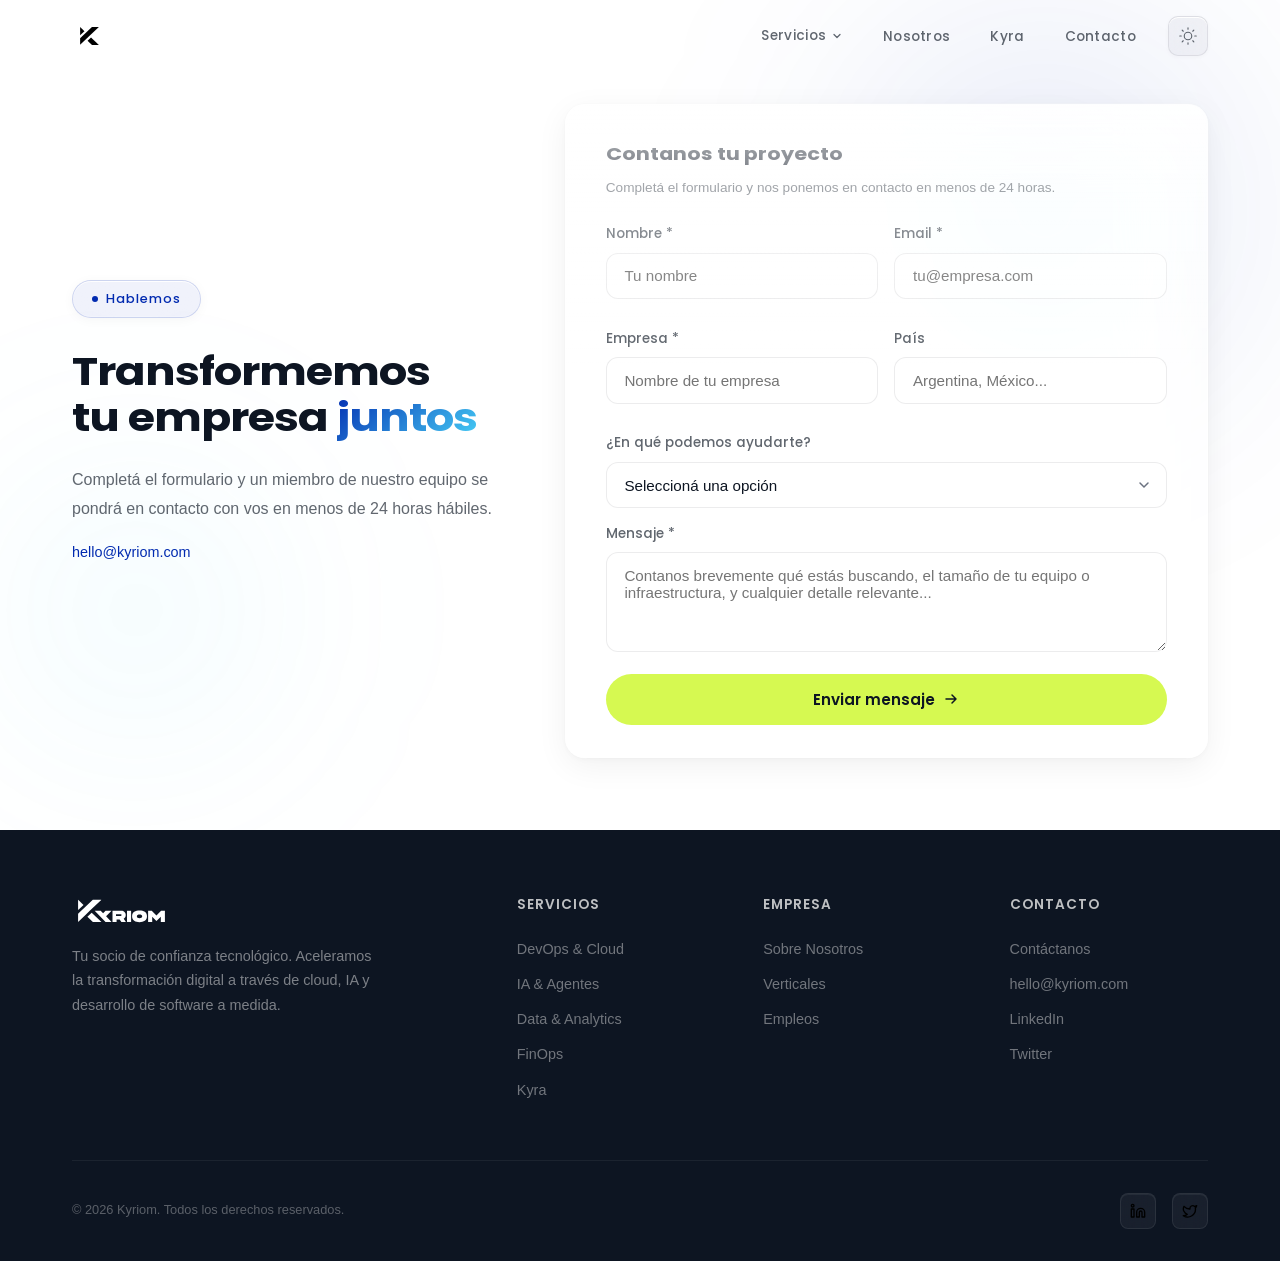
==== commit 507b4dfd: "feat(contact): wire form to FormSubmit, send to hello@kyriom.com Switch the contact form from demo-o" ====
--- a/contacto.html
+++ b/contacto.html
@@ -195,7 +195,12 @@
             <h2>Contanos tu proyecto</h2>
             <p class="form-subtitle">Completá el formulario y nos ponemos en contacto en menos de 24 horas.</p>
 
-            <form id="contactForm">
+            <form id="contactForm" action="https://formsubmit.co/ajax/hello@kyriom.com" method="POST">
+                <!-- FormSubmit honeypot (anti-spam) -->
+                <input type="text" name="_honey" style="display:none">
+                <input type="hidden" name="_subject" value="Nuevo contacto desde Kyriom">
+                <input type="hidden" name="_template" value="table">
+                <input type="hidden" name="_captcha" value="false">
                 <div class="form-grid-2">
                     <div class="form-group">
                         <label class="form-label" for="nombre">Nombre *</label>
@@ -331,12 +336,46 @@
         document.addEventListener("click", function(e) { if (!navDropdown.contains(e.target)) navDropdown.classList.remove("open"); });
     }
 
-    // Form submission (demo — shows success state)
-    document.getElementById('contactForm').addEventListener('submit', function(e) {
-        e.preventDefault();
-        this.style.display = 'none';
-        document.getElementById('formSuccess').style.display = 'block';
-    });
+    // Form submission via FormSubmit AJAX → hello@kyriom.com
+    (function() {
+        const form = document.getElementById('contactForm');
+        const successBox = document.getElementById('formSuccess');
+        const submitBtn = form.querySelector('.btn-submit');
+        const originalLabel = submitBtn ? submitBtn.innerHTML : '';
+
+        form.addEventListener('submit', async function(e) {
+            e.preventDefault();
+            if (submitBtn) {
+                submitBtn.disabled = true;
+                submitBtn.innerHTML = 'Enviando...';
+            }
+
+            try {
+                const data = new FormData(form);
+                const res = await fetch(form.action, {
+                    method: 'POST',
+                    body: data,
+                    headers: { 'Accept': 'application/json' }
+                });
+                const json = await res.json().catch(() => ({}));
+
+                if (res.ok && (json.success === 'true' || json.success === true)) {
+                    form.style.display = 'none';
+                    successBox.style.display = 'block';
+                    successBox.scrollIntoView({ behavior: 'smooth', block: 'center' });
+                } else {
+                    throw new Error(json.message || 'Error al enviar');
+                }
+            } catch (err) {
+                if (submitBtn) {
+                    submitBtn.disabled = false;
+                    submitBtn.innerHTML = originalLabel;
+                }
+                alert('No pudimos enviar el mensaje. Intentá de nuevo o escribinos a hello@kyriom.com');
+                console.error('FormSubmit error:', err);
+            }
+        });
+    })();
 </script>
 
 </body>
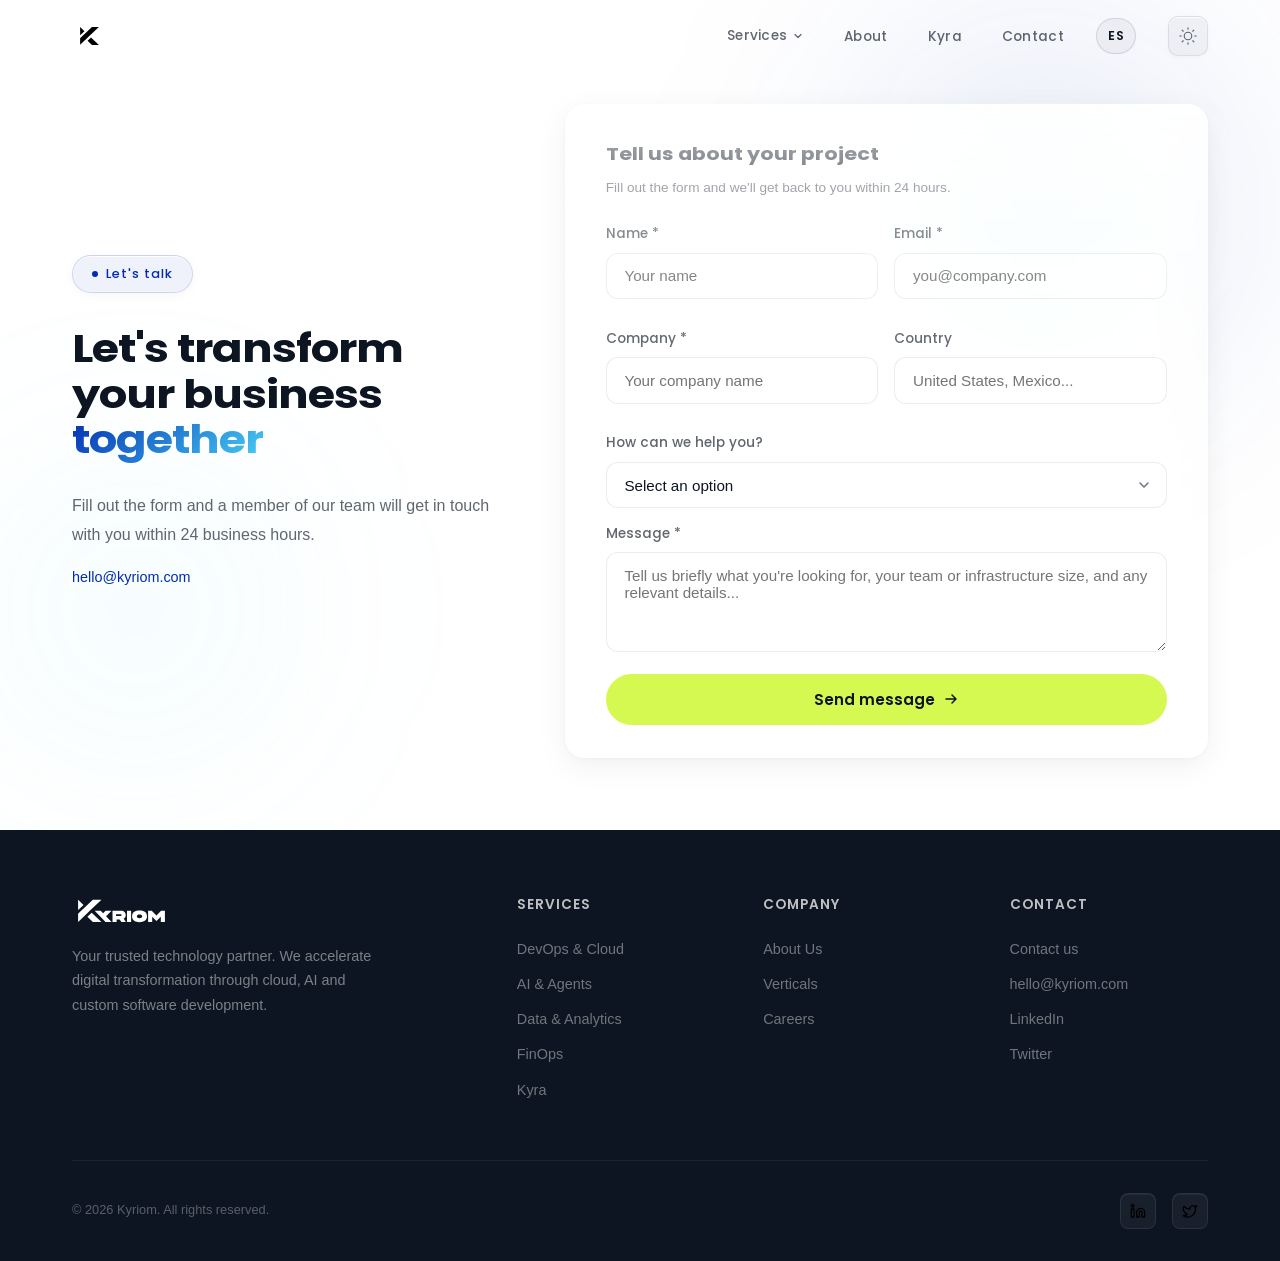
==== commit c94fe260: "feat(i18n): full ES/EN translation with one-tap language toggle Add a lightweight i18n engine (i18n." ====
--- a/contacto.html
+++ b/contacto.html
@@ -3,7 +3,7 @@
 <head>
     <meta charset="UTF-8">
     <meta name="viewport" content="width=device-width, initial-scale=1.0">
-    <title>Contacto — Kyriom</title>
+    <title data-i18n="page.title.contacto">Contacto — Kyriom</title>
     <link rel="icon" type="image/png" href="Logo/Kyriom_Isologo-dark.png">
     <meta name="description" content="Contactá al equipo de Kyriom. Estamos listos para ayudarte a acelerar tu transformación digital con cloud, IA y DevOps.">
     <link rel="preconnect" href="https://fonts.googleapis.com">
@@ -128,6 +128,7 @@
             .contact-info { position: static; }
         }
     </style>
+    <script src="i18n.js" defer></script>
 </head>
 <body>
 
@@ -142,25 +143,26 @@
             <ul class="nav-links" id="navLinks">
                 <li class="nav-dropdown" id="navDropdown">
                     <a href="index.html#servicios" class="nav-dropdown-trigger">
-                        Servicios
+                        <span data-i18n="nav.services">Servicios</span>
                         <svg width="12" height="12" viewBox="0 0 24 24" fill="none" stroke="currentColor" stroke-width="2.5" stroke-linecap="round" stroke-linejoin="round"><path d="M6 9l6 6 6-6"/></svg>
                     </a>
                     <div class="nav-dropdown-menu">
-                        <a href="servicios/devops-cloud.html"><span class="dropdown-icon"><img src="icons/cloud.svg" width="16" height="16" class="icon icon-adaptive" alt=""></span>DevOps &amp; Cloud</a>
-                        <a href="servicios/ia-agentes.html"><span class="dropdown-icon"><img src="icons/cpu.svg" width="16" height="16" class="icon icon-adaptive" alt=""></span>IA &amp; Agentes</a>
-                        <a href="servicios/data-analytics.html"><span class="dropdown-icon"><img src="icons/bar-chart-2.svg" width="16" height="16" class="icon icon-adaptive" alt=""></span>Data &amp; Analytics</a>
-                        <a href="servicios/finops.html"><span class="dropdown-icon"><img src="icons/trending-up.svg" width="16" height="16" class="icon icon-adaptive" alt=""></span>FinOps</a>
+                        <a href="servicios/devops-cloud.html"><span class="dropdown-icon"><img src="icons/cloud.svg" width="16" height="16" class="icon icon-adaptive" alt=""></span><span data-i18n="nav.services.devops">DevOps &amp; Cloud</span></a>
+                        <a href="servicios/ia-agentes.html"><span class="dropdown-icon"><img src="icons/cpu.svg" width="16" height="16" class="icon icon-adaptive" alt=""></span><span data-i18n="nav.services.ia">IA &amp; Agentes</span></a>
+                        <a href="servicios/data-analytics.html"><span class="dropdown-icon"><img src="icons/bar-chart-2.svg" width="16" height="16" class="icon icon-adaptive" alt=""></span><span data-i18n="nav.services.data">Data &amp; Analytics</span></a>
+                        <a href="servicios/finops.html"><span class="dropdown-icon"><img src="icons/trending-up.svg" width="16" height="16" class="icon icon-adaptive" alt=""></span><span data-i18n="nav.services.finops">FinOps</span></a>
                     </div>
                 </li>
-                <li><a href="nosotros.html">Nosotros</a></li>
-                <li><a href="kyra.html">Kyra</a></li>
-                <li><a href="contacto.html">Contacto</a></li>
+                <li><a href="nosotros.html" data-i18n="nav.about">Nosotros</a></li>
+                <li><a href="kyra.html" data-i18n="nav.kyra">Kyra</a></li>
+                <li><a href="contacto.html" data-i18n="nav.contact">Contacto</a></li>
             </ul>
-            <button class="theme-toggle" id="themeToggle" aria-label="Toggle theme">
+            <button class="lang-toggle" id="langToggle" data-i18n-aria="nav.lang.toggle" aria-label="Cambiar idioma"><span data-lang-current>EN</span></button>
+            <button class="theme-toggle" id="themeToggle" data-i18n-aria="nav.theme.toggle" aria-label="Toggle theme">
                 <svg class="icon-sun" width="18" height="18" viewBox="0 0 24 24" fill="none" stroke="currentColor" stroke-width="1.5" stroke-linecap="round"><circle cx="12" cy="12" r="5"/><path d="M12 1v2M12 21v2M4.22 4.22l1.42 1.42M18.36 18.36l1.42 1.42M1 12h2M21 12h2M4.22 19.78l1.42-1.42M18.36 5.64l1.42-1.42"/></svg>
                 <svg class="icon-moon" width="18" height="18" viewBox="0 0 24 24" fill="none" stroke="currentColor" stroke-width="1.5" stroke-linecap="round"><path d="M21 12.79A9 9 0 1111.21 3 7 7 0 0021 12.79z"/></svg>
             </button>
-            <button class="nav-toggle" id="navToggle" aria-label="Toggle menu">
+            <button class="nav-toggle" id="navToggle" data-i18n-aria="nav.menu.toggle" aria-label="Toggle menu">
                 <span></span><span></span><span></span>
             </button>
         </div>
@@ -181,10 +183,10 @@
         <div class="contact-info reveal">
             <div class="hero-badge" style="margin-bottom: 1.5rem;">
                 <span class="hero-badge-dot"></span>
-                Hablemos
-            </div>
-            <h1>Transformemos<br>tu empresa <span class="gradient-text">juntos</span></h1>
-            <p>Completá el formulario y un miembro de nuestro equipo se pondrá en contacto con vos en menos de 24 horas hábiles.</p>
+                <span data-i18n="contact.hero.badge">Hablemos</span>
+            </div>
+            <h1 data-i18n-html="contact.hero.title">Transformemos<br>tu empresa <span class="gradient-text">juntos</span></h1>
+            <p data-i18n="contact.hero.desc">Completá el formulario y un miembro de nuestro equipo se pondrá en contacto con vos en menos de 24 horas hábiles.</p>
             <p style="margin-top:1rem;font-size:0.9rem;color:var(--text-secondary);">
                 <a href="mailto:hello@kyriom.com" style="color:var(--klein-blue);font-weight:500;">hello@kyriom.com</a>
             </p>
@@ -192,8 +194,8 @@
 
         <!-- RIGHT: Form -->
         <div class="contact-form-card glass reveal reveal-delay-1">
-            <h2>Contanos tu proyecto</h2>
-            <p class="form-subtitle">Completá el formulario y nos ponemos en contacto en menos de 24 horas.</p>
+            <h2 data-i18n="contact.form.title">Contanos tu proyecto</h2>
+            <p class="form-subtitle" data-i18n="contact.form.subtitle">Completá el formulario y nos ponemos en contacto en menos de 24 horas.</p>
 
             <form id="contactForm" action="https://formsubmit.co/ajax/hello@kyriom.com" method="POST">
                 <!-- FormSubmit honeypot (anti-spam) -->
@@ -203,42 +205,42 @@
                 <input type="hidden" name="_captcha" value="false">
                 <div class="form-grid-2">
                     <div class="form-group">
-                        <label class="form-label" for="nombre">Nombre *</label>
-                        <input type="text" id="nombre" name="nombre" class="form-input" placeholder="Tu nombre" required>
+                        <label class="form-label" for="nombre" data-i18n="contact.form.name">Nombre *</label>
+                        <input type="text" id="nombre" name="nombre" class="form-input" placeholder="Tu nombre" data-i18n-placeholder="contact.form.name.ph" required>
                     </div>
                     <div class="form-group">
-                        <label class="form-label" for="email">Email *</label>
-                        <input type="email" id="email" name="email" class="form-input" placeholder="tu@empresa.com" required>
+                        <label class="form-label" for="email" data-i18n="contact.form.email">Email *</label>
+                        <input type="email" id="email" name="email" class="form-input" placeholder="tu@empresa.com" data-i18n-placeholder="contact.form.email.ph" required>
                     </div>
                 </div>
                 <div class="form-grid-2">
                     <div class="form-group">
-                        <label class="form-label" for="empresa">Empresa *</label>
-                        <input type="text" id="empresa" name="empresa" class="form-input" placeholder="Nombre de tu empresa" required>
+                        <label class="form-label" for="empresa" data-i18n="contact.form.company">Empresa *</label>
+                        <input type="text" id="empresa" name="empresa" class="form-input" placeholder="Nombre de tu empresa" data-i18n-placeholder="contact.form.company.ph" required>
                     </div>
                     <div class="form-group">
-                        <label class="form-label" for="pais">País</label>
-                        <input type="text" id="pais" name="pais" class="form-input" placeholder="Argentina, México...">
+                        <label class="form-label" for="pais" data-i18n="contact.form.country">País</label>
+                        <input type="text" id="pais" name="pais" class="form-input" placeholder="Argentina, México..." data-i18n-placeholder="contact.form.country.ph">
                     </div>
                 </div>
                 <div class="form-group">
-                    <label class="form-label" for="servicio">¿En qué podemos ayudarte?</label>
+                    <label class="form-label" for="servicio" data-i18n="contact.form.service">¿En qué podemos ayudarte?</label>
                     <select id="servicio" name="servicio" class="form-select">
-                        <option value="" disabled selected>Seleccioná una opción</option>
-                        <option value="cloud-devops">Cloud &amp; DevOps</option>
-                        <option value="ia-agentes">IA &amp; Agentes</option>
-                        <option value="data-analytics">Data &amp; Analytics</option>
-                        <option value="finops">FinOps</option>
-                        <option value="kyra">Kyra</option>
-                        <option value="otro">Otro</option>
+                        <option value="" disabled selected data-i18n="contact.form.service.placeholder">Seleccioná una opción</option>
+                        <option value="cloud-devops" data-i18n="contact.form.service.cloud">Cloud &amp; DevOps</option>
+                        <option value="ia-agentes" data-i18n="contact.form.service.ia">IA &amp; Agentes</option>
+                        <option value="data-analytics" data-i18n="contact.form.service.data">Data &amp; Analytics</option>
+                        <option value="finops" data-i18n="contact.form.service.finops">FinOps</option>
+                        <option value="kyra" data-i18n="contact.form.service.kyra">Kyra</option>
+                        <option value="otro" data-i18n="contact.form.service.other">Otro</option>
                     </select>
                 </div>
                 <div class="form-group">
-                    <label class="form-label" for="mensaje">Mensaje *</label>
-                    <textarea id="mensaje" name="mensaje" class="form-textarea" placeholder="Contanos brevemente qué estás buscando, el tamaño de tu equipo o infraestructura, y cualquier detalle relevante..." required></textarea>
+                    <label class="form-label" for="mensaje" data-i18n="contact.form.message">Mensaje *</label>
+                    <textarea id="mensaje" name="mensaje" class="form-textarea" placeholder="Contanos brevemente qué estás buscando, el tamaño de tu equipo o infraestructura, y cualquier detalle relevante..." data-i18n-placeholder="contact.form.message.ph" required></textarea>
                 </div>
                 <button type="submit" class="btn-primary btn-chartreuse btn-submit">
-                    Enviar mensaje
+                    <span data-i18n="contact.form.submit">Enviar mensaje</span>
                     <svg width="16" height="16" viewBox="0 0 16 16" fill="none"><path d="M3 8h10m0 0L9 4m4 4L9 12" stroke="currentColor" stroke-width="1.5" stroke-linecap="round" stroke-linejoin="round"/></svg>
                 </button>
             </form>
@@ -247,8 +249,8 @@
                 <div class="form-success-icon">
                     <svg width="26" height="26" viewBox="0 0 24 24" fill="none"><path d="M22 11.08V12a10 10 0 11-5.93-9.14" stroke="currentColor" stroke-width="1.5" stroke-linecap="round"/><path d="M22 4L12 14.01l-3-3" stroke="currentColor" stroke-width="1.5" stroke-linecap="round" stroke-linejoin="round"/></svg>
                 </div>
-                <h3>¡Mensaje enviado!</h3>
-                <p>Gracias por contactarnos. Nuestro equipo se pondrá en contacto con vos en menos de 24 horas hábiles.</p>
+                <h3 data-i18n="contact.form.success.title">¡Mensaje enviado!</h3>
+                <p data-i18n="contact.form.success.desc">Gracias por contactarnos. Nuestro equipo se pondrá en contacto con vos en menos de 24 horas hábiles.</p>
             </div>
         </div>
 
@@ -261,30 +263,30 @@
         <div class="footer-grid">
             <div class="footer-brand">
                 <div class="footer-logo"><img src="Logo/Kyriom_Logotype-white.svg" alt="Kyriom"></div>
-                <p>Tu socio de confianza tecnológico. Aceleramos la transformación digital a través de cloud, IA y desarrollo de software a medida.</p>
+                <p data-i18n="footer.tagline">Tu socio de confianza tecnológico. Aceleramos la transformación digital a través de cloud, IA y desarrollo de software a medida.</p>
             </div>
             <div class="footer-col">
-                <h4>Servicios</h4>
+                <h4 data-i18n="footer.services">Servicios</h4>
                 <ul>
-                    <li><a href="servicios/devops-cloud.html">DevOps &amp; Cloud</a></li>
-                    <li><a href="servicios/ia-agentes.html">IA &amp; Agentes</a></li>
-                    <li><a href="servicios/data-analytics.html">Data &amp; Analytics</a></li>
-                    <li><a href="servicios/finops.html">FinOps</a></li>
-                    <li><a href="kyra.html">Kyra</a></li>
+                    <li><a href="servicios/devops-cloud.html" data-i18n="nav.services.devops">DevOps &amp; Cloud</a></li>
+                    <li><a href="servicios/ia-agentes.html" data-i18n="nav.services.ia">IA &amp; Agentes</a></li>
+                    <li><a href="servicios/data-analytics.html" data-i18n="nav.services.data">Data &amp; Analytics</a></li>
+                    <li><a href="servicios/finops.html" data-i18n="nav.services.finops">FinOps</a></li>
+                    <li><a href="kyra.html" data-i18n="nav.kyra">Kyra</a></li>
                 </ul>
             </div>
             <div class="footer-col">
-                <h4>Empresa</h4>
+                <h4 data-i18n="footer.company">Empresa</h4>
                 <ul>
-                    <li><a href="nosotros.html">Sobre Nosotros</a></li>
-                    <li><a href="index.html#verticales">Verticales</a></li>
-                    <li><a href="#">Empleos</a></li>
+                    <li><a href="nosotros.html" data-i18n="footer.company.about">Sobre Nosotros</a></li>
+                    <li><a href="index.html#verticales" data-i18n="footer.company.verticals">Verticales</a></li>
+                    <li><a href="#" data-i18n="footer.company.careers">Empleos</a></li>
                 </ul>
             </div>
             <div class="footer-col">
-                <h4>Contacto</h4>
+                <h4 data-i18n="footer.contact">Contacto</h4>
                 <ul>
-                    <li><a href="contacto.html">Contáctanos</a></li>
+                    <li><a href="contacto.html" data-i18n="footer.contact.us">Contáctanos</a></li>
                     <li><a href="mailto:hello@kyriom.com">hello@kyriom.com</a></li>
                     <li><a href="#">LinkedIn</a></li>
                     <li><a href="#">Twitter</a></li>
@@ -292,7 +294,7 @@
             </div>
         </div>
         <div class="footer-bottom">
-            <p>&copy; 2026 Kyriom. Todos los derechos reservados.</p>
+            <p data-i18n="footer.rights">&copy; 2026 Kyriom. Todos los derechos reservados.</p>
             <div class="footer-socials">
                 <a href="#" class="footer-social" aria-label="LinkedIn">
                     <img src="icons/linkedin.svg" width="16" height="16" class="icon icon-adaptive" alt="LinkedIn">
@@ -341,13 +343,14 @@
         const form = document.getElementById('contactForm');
         const successBox = document.getElementById('formSuccess');
         const submitBtn = form.querySelector('.btn-submit');
-        const originalLabel = submitBtn ? submitBtn.innerHTML : '';
+        let originalLabel = submitBtn ? submitBtn.innerHTML : '';
 
         form.addEventListener('submit', async function(e) {
             e.preventDefault();
             if (submitBtn) {
+                originalLabel = submitBtn.innerHTML;
                 submitBtn.disabled = true;
-                submitBtn.innerHTML = 'Enviando...';
+                submitBtn.innerHTML = (window.__KYRIOM_I18N__?.[window.getLang()]?.['contact.form.sending']) || 'Enviando...';
             }
 
             try {
@@ -371,7 +374,7 @@
                     submitBtn.disabled = false;
                     submitBtn.innerHTML = originalLabel;
                 }
-                alert('No pudimos enviar el mensaje. Intentá de nuevo o escribinos a hello@kyriom.com');
+                alert((window.__KYRIOM_I18N__?.[window.getLang()]?.['contact.form.error']) || 'No pudimos enviar el mensaje. Intentá de nuevo o escribinos a hello@kyriom.com');
                 console.error('FormSubmit error:', err);
             }
         });
--- a/styles.css
+++ b/styles.css
@@ -172,6 +172,31 @@
     line-height: 1.7;
 }
 
+/* ========== LANGUAGE TOGGLE ========== */
+.lang-toggle {
+    display: inline-flex;
+    align-items: center;
+    justify-content: center;
+    min-width: 40px;
+    height: 36px;
+    padding: 0 0.65rem;
+    border-radius: 18px;
+    background: var(--btn-secondary-bg);
+    border: 1px solid var(--btn-secondary-border);
+    color: var(--text-primary);
+    font-family: var(--font-primary);
+    font-weight: 600;
+    font-size: 0.78rem;
+    letter-spacing: 0.5px;
+    cursor: pointer;
+    transition: background 0.2s ease, border-color 0.2s ease, transform 0.15s ease;
+}
+.lang-toggle:hover {
+    border-color: var(--border-hover);
+    transform: translateY(-1px);
+}
+.lang-toggle:active { transform: translateY(0); }
+
 /* ========== CHARTREUSE CTA ========== */
 .btn-chartreuse {
     background: var(--chartreuse-cta-bg) !important;
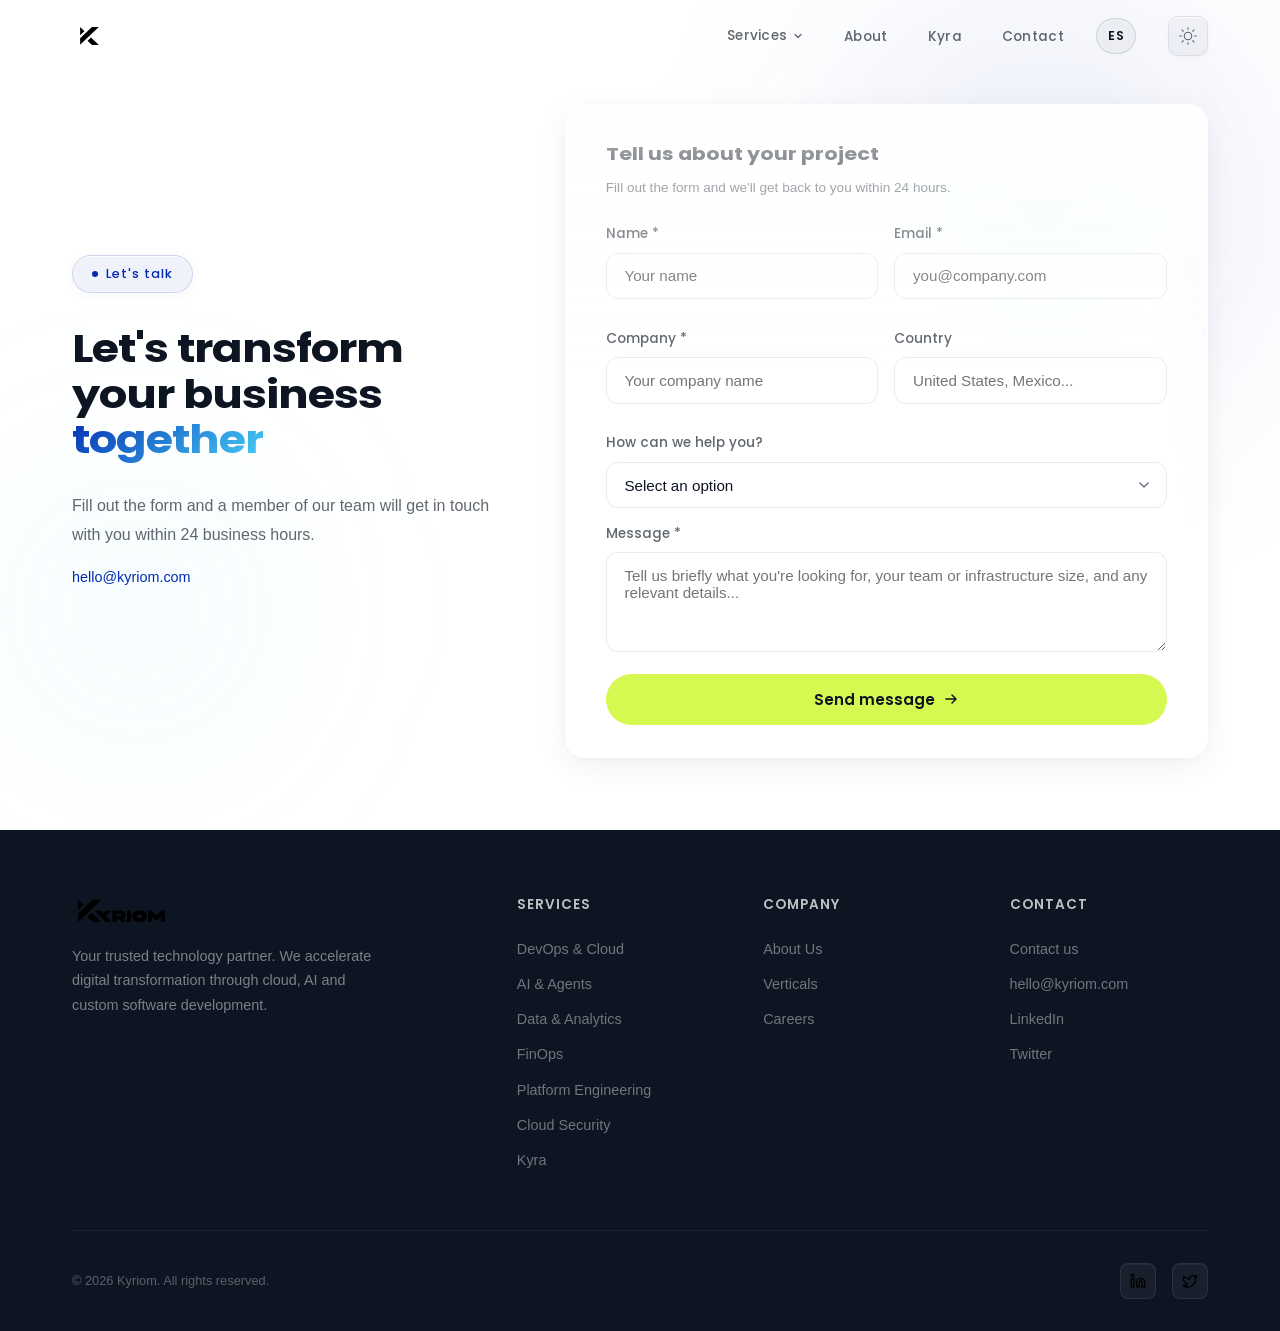
==== commit 8746c50c: "Actualización landing julio 2026" ====
--- a/contacto.html
+++ b/contacto.html
@@ -151,6 +151,8 @@
                         <a href="servicios/ia-agentes.html"><span class="dropdown-icon"><img src="icons/cpu.svg" width="16" height="16" class="icon icon-adaptive" alt=""></span><span data-i18n="nav.services.ia">IA &amp; Agentes</span></a>
                         <a href="servicios/data-analytics.html"><span class="dropdown-icon"><img src="icons/bar-chart-2.svg" width="16" height="16" class="icon icon-adaptive" alt=""></span><span data-i18n="nav.services.data">Data &amp; Analytics</span></a>
                         <a href="servicios/finops.html"><span class="dropdown-icon"><img src="icons/trending-up.svg" width="16" height="16" class="icon icon-adaptive" alt=""></span><span data-i18n="nav.services.finops">FinOps</span></a>
+                        <a href="servicios/Platformengineer.html"><span class="dropdown-icon"><img src="icons/server.svg" width="16" height="16" class="icon icon-adaptive" alt=""></span><span data-i18n="nav.services.platform">Platform Engineering</span></a>
+                        <a href="servicios/Cloudsecurity.html"><span class="dropdown-icon"><img src="icons/shield.svg" width="16" height="16" class="icon icon-adaptive" alt=""></span><span data-i18n="nav.services.security">Cloud Security</span></a>
                     </div>
                 </li>
                 <li><a href="nosotros.html" data-i18n="nav.about">Nosotros</a></li>
@@ -272,6 +274,8 @@
                     <li><a href="servicios/ia-agentes.html" data-i18n="nav.services.ia">IA &amp; Agentes</a></li>
                     <li><a href="servicios/data-analytics.html" data-i18n="nav.services.data">Data &amp; Analytics</a></li>
                     <li><a href="servicios/finops.html" data-i18n="nav.services.finops">FinOps</a></li>
+                    <li><a href="servicios/Platformengineer.html" data-i18n="nav.services.platform">Platform Engineering</a></li>
+                    <li><a href="servicios/Cloudsecurity.html" data-i18n="nav.services.security">Cloud Security</a></li>
                     <li><a href="kyra.html" data-i18n="nav.kyra">Kyra</a></li>
                 </ul>
             </div>
--- a/styles.css
+++ b/styles.css
@@ -1176,6 +1176,143 @@
     box-shadow: var(--glass-shadow), var(--glass-inner-glow);
     transform: translateY(-2px);
 }
+/* Partners trio (AWS / Azure / Oracle Cloud) */
+.partners-trio {
+    display: grid;
+    grid-template-columns: repeat(3, 1fr);
+    gap: 1.5rem;
+    width: 100%;
+    max-width: 880px;
+}
+.partner-card {
+    display: flex;
+    flex-direction: column;
+    align-items: center;
+    justify-content: center;
+    gap: 0.6rem;
+    padding: 2.75rem 2rem;
+    border-radius: 20px;
+    text-align: center;
+    transition: all 0.4s cubic-bezier(0.16, 1, 0.3, 1);
+}
+.partner-card:hover {
+    transform: translateY(-4px);
+    border-color: var(--border-hover);
+    box-shadow: var(--glass-shadow), var(--glass-inner-glow);
+}
+.partner-name {
+    font-family: var(--font-primary);
+    font-weight: 700;
+    font-size: 1.6rem;
+    letter-spacing: -0.5px;
+    color: var(--text-primary);
+    line-height: 1;
+}
+.partner-kind {
+    font-family: var(--font-primary);
+    font-size: 0.72rem;
+    font-weight: 500;
+    letter-spacing: 1.5px;
+    text-transform: uppercase;
+    color: var(--text-tertiary);
+}
+@media (max-width: 768px) {
+    .partners-trio { grid-template-columns: 1fr; max-width: 360px; }
+}
+
+/* Hero rotating word */
+.hero-rotator {
+    display: inline-block;
+    transition: opacity 0.42s ease, transform 0.42s ease;
+    will-change: opacity, transform;
+}
+.hero-rotator.rot-out { opacity: 0; transform: translateY(-0.32em); }
+.hero-rotator.rot-in { animation: heroRotIn 0.44s ease both; }
+@keyframes heroRotIn {
+    from { opacity: 0; transform: translateY(0.32em); }
+    to   { opacity: 1; transform: translateY(0); }
+}
+@media (prefers-reduced-motion: reduce) {
+    .hero-rotator, .hero-rotator.rot-in { transition: none; animation: none; }
+}
+
+/* Servicios grid — colored hover for cards 5 & 6 */
+.servicios-grid .servicio-card:nth-child(5):hover {
+    background: rgba(31, 73, 84, 0.07);
+    border-color: rgba(31, 73, 84, 0.25);
+    box-shadow: var(--glass-inner-glow), 0 16px 48px rgba(31, 73, 84, 0.1);
+}
+.servicios-grid .servicio-card:nth-child(5):hover::before {
+    background: linear-gradient(90deg, transparent, #1F4954, transparent);
+}
+.servicios-grid .servicio-card:nth-child(6):hover {
+    background: rgba(2, 43, 176, 0.07);
+    border-color: rgba(2, 43, 176, 0.25);
+    box-shadow: var(--glass-inner-glow), 0 16px 48px rgba(2, 43, 176, 0.1);
+}
+.servicios-grid .servicio-card:nth-child(6):hover::before {
+    background: linear-gradient(90deg, transparent, #022BB0, transparent);
+}
+.dark .servicios-grid .servicio-card:nth-child(5):hover { background: rgba(31, 73, 84, 0.12); }
+.dark .servicios-grid .servicio-card:nth-child(6):hover { background: rgba(2, 43, 176, 0.1); }
+
+/* ========== ON-PREMISE ========== */
+.onprem { padding: 6rem 0; position: relative; }
+.onprem-services {
+    display: grid;
+    grid-template-columns: repeat(3, 1fr);
+    gap: 1.5rem;
+    margin-top: 3.5rem;
+}
+.onprem-brands-label {
+    text-align: center;
+    margin: 4rem 0 0;
+    font-family: var(--font-primary);
+    font-size: 0.75rem;
+    font-weight: 600;
+    letter-spacing: 2px;
+    text-transform: uppercase;
+    color: var(--text-tertiary);
+}
+.logo-marquee {
+    margin-top: 2rem;
+    overflow: hidden;
+    position: relative;
+    -webkit-mask-image: linear-gradient(90deg, transparent, #000 10%, #000 90%, transparent);
+    mask-image: linear-gradient(90deg, transparent, #000 10%, #000 90%, transparent);
+}
+.logo-track {
+    display: flex;
+    align-items: center;
+    gap: 4.5rem;
+    width: max-content;
+    padding: 1rem 2.25rem;
+    animation: logoScroll 32s linear infinite;
+}
+.logo-marquee:hover .logo-track { animation-play-state: paused; }
+.brand-logo {
+    font-family: var(--font-primary);
+    font-weight: 800;
+    font-size: 1.75rem;
+    letter-spacing: -0.5px;
+    color: var(--text-tertiary);
+    opacity: 0.65;
+    white-space: nowrap;
+    transition: opacity 0.3s, color 0.3s;
+    -webkit-user-select: none;
+    user-select: none;
+}
+.brand-logo:hover { opacity: 1; color: var(--text-primary); }
+@keyframes logoScroll {
+    from { transform: translateX(0); }
+    to { transform: translateX(-50%); }
+}
+@media (prefers-reduced-motion: reduce) {
+    .logo-track { animation: none; flex-wrap: wrap; justify-content: center; width: 100%; }
+}
+@media (max-width: 900px) {
+    .onprem-services { grid-template-columns: 1fr; }
+}
 
 /* ========== INDUSTRIES ========== */
 .industries { padding: 7rem 0; position: relative; }
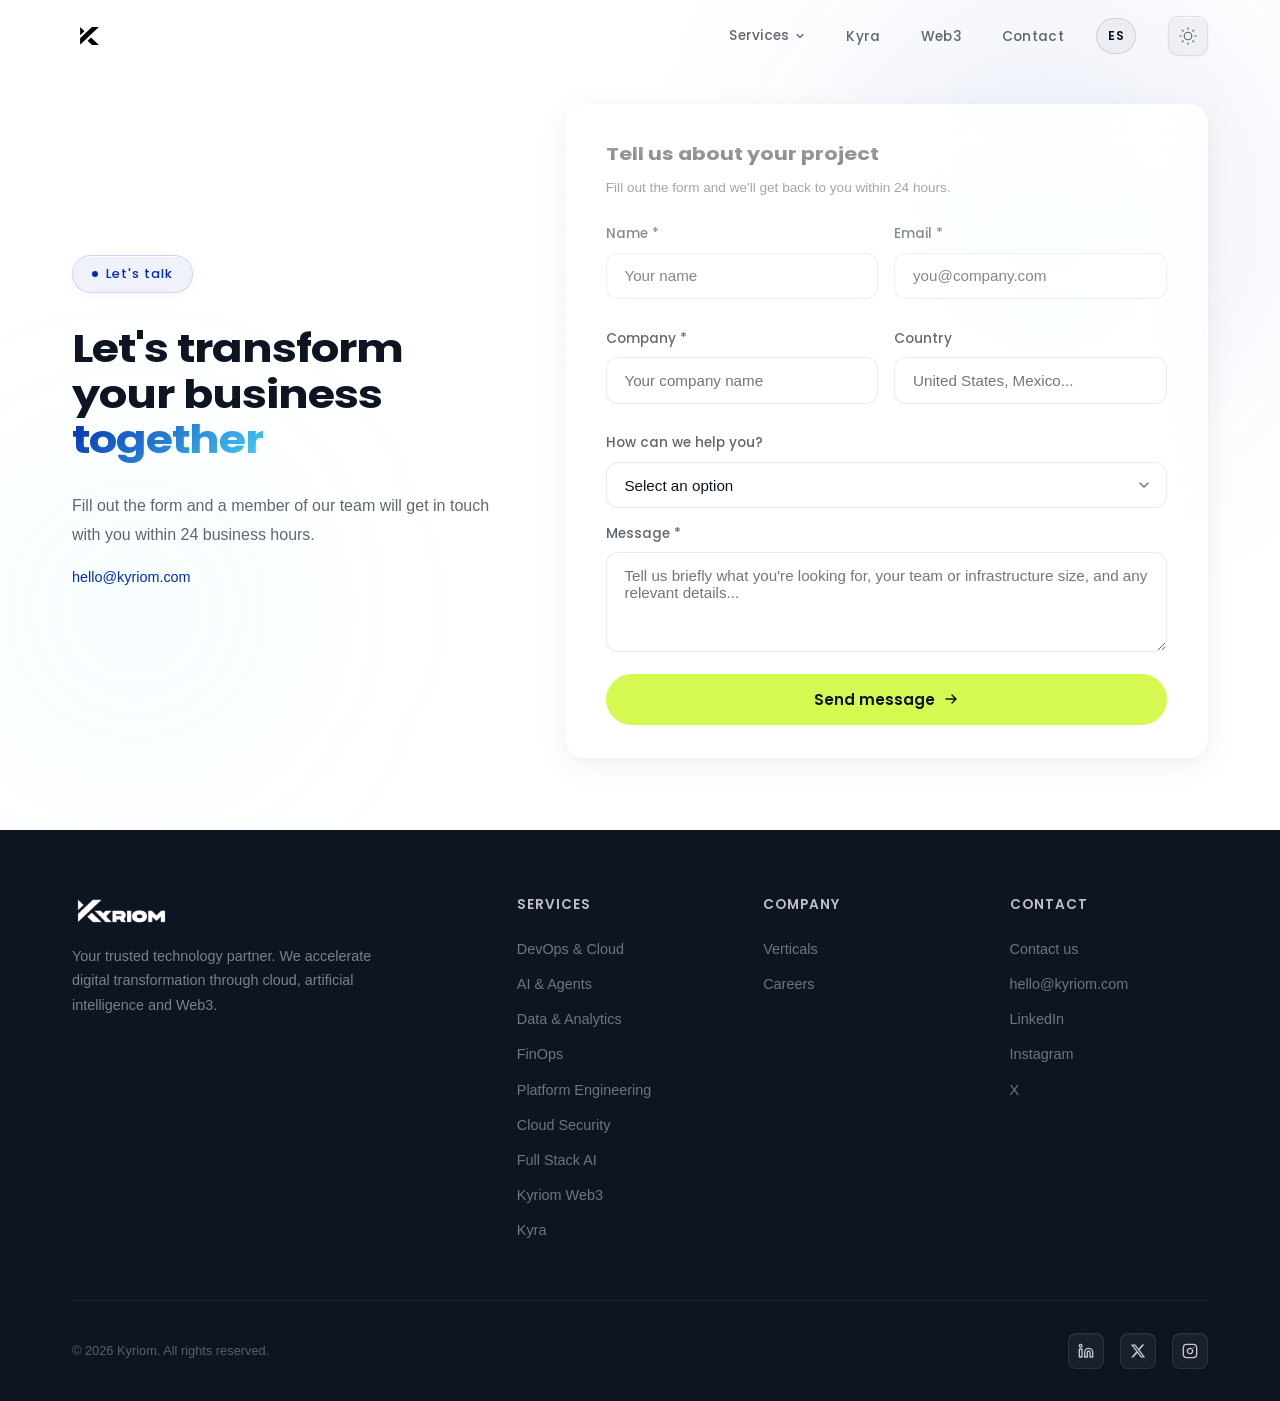
==== commit 5cb75240: "Actualización septiembre 2026: Web3, Full Stack AI, SEO, footer y nav" ====
--- a/contacto.html
+++ b/contacto.html
@@ -6,6 +6,11 @@
     <title data-i18n="page.title.contacto">Contacto — Kyriom</title>
     <link rel="icon" type="image/png" href="Logo/Kyriom_Isologo-dark.png">
     <meta name="description" content="Contactá al equipo de Kyriom. Estamos listos para ayudarte a acelerar tu transformación digital con cloud, IA y DevOps.">
+    <meta property="og:title" content="Contacto — Kyriom">
+    <meta property="og:description" content="Hablemos de tu proyecto Cloud, IA o Web3. Escribinos y te respondemos con una propuesta concreta.">
+    <meta property="og:type" content="website">
+    <meta property="og:url" content="https://kyriom.com/contacto.html">
+    <link rel="canonical" href="https://kyriom.com/contacto.html">
     <link rel="preconnect" href="https://fonts.googleapis.com">
     <link rel="preconnect" href="https://fonts.gstatic.com" crossorigin>
     <link href="https://fonts.googleapis.com/css2?family=Poppins:wght@300;400;500;600;700&display=swap" rel="stylesheet">
@@ -153,10 +158,11 @@
                         <a href="servicios/finops.html"><span class="dropdown-icon"><img src="icons/trending-up.svg" width="16" height="16" class="icon icon-adaptive" alt=""></span><span data-i18n="nav.services.finops">FinOps</span></a>
                         <a href="servicios/Platformengineer.html"><span class="dropdown-icon"><img src="icons/server.svg" width="16" height="16" class="icon icon-adaptive" alt=""></span><span data-i18n="nav.services.platform">Platform Engineering</span></a>
                         <a href="servicios/Cloudsecurity.html"><span class="dropdown-icon"><img src="icons/shield.svg" width="16" height="16" class="icon icon-adaptive" alt=""></span><span data-i18n="nav.services.security">Cloud Security</span></a>
+                        <a href="servicios/full-stack-ai.html"><span class="dropdown-icon"><img src="icons/layers.svg" width="16" height="16" class="icon icon-adaptive" alt=""></span><span data-i18n="nav.services.fullstackai">Full Stack AI</span></a>
                     </div>
                 </li>
-                <li><a href="nosotros.html" data-i18n="nav.about">Nosotros</a></li>
                 <li><a href="kyra.html" data-i18n="nav.kyra">Kyra</a></li>
+                <li><a href="servicios/web3.html" class="nav-web3" data-i18n="nav.web3">Web3</a></li>
                 <li><a href="contacto.html" data-i18n="nav.contact">Contacto</a></li>
             </ul>
             <button class="lang-toggle" id="langToggle" data-i18n-aria="nav.lang.toggle" aria-label="Cambiar idioma"><span data-lang-current>EN</span></button>
@@ -264,8 +270,8 @@
     <div class="container">
         <div class="footer-grid">
             <div class="footer-brand">
-                <div class="footer-logo"><img src="Logo/Kyriom_Logotype-white.svg" alt="Kyriom"></div>
-                <p data-i18n="footer.tagline">Tu socio de confianza tecnológico. Aceleramos la transformación digital a través de cloud, IA y desarrollo de software a medida.</p>
+                <div class="footer-logo"><img src="Logo/kyriom_logo_white.png" alt="Kyriom"></div>
+                <p data-i18n="footer.tagline">Tu socio de confianza tecnológico. Aceleramos la transformación digital a través de cloud, inteligencia artificial y Web3.</p>
             </div>
             <div class="footer-col">
                 <h4 data-i18n="footer.services">Servicios</h4>
@@ -276,13 +282,14 @@
                     <li><a href="servicios/finops.html" data-i18n="nav.services.finops">FinOps</a></li>
                     <li><a href="servicios/Platformengineer.html" data-i18n="nav.services.platform">Platform Engineering</a></li>
                     <li><a href="servicios/Cloudsecurity.html" data-i18n="nav.services.security">Cloud Security</a></li>
+                    <li><a href="servicios/full-stack-ai.html" data-i18n="nav.services.fullstackai">Full Stack AI</a></li>
+                    <li><a href="servicios/web3.html" data-i18n="nav.services.web3">Kyriom Web3</a></li>
                     <li><a href="kyra.html" data-i18n="nav.kyra">Kyra</a></li>
                 </ul>
             </div>
             <div class="footer-col">
                 <h4 data-i18n="footer.company">Empresa</h4>
                 <ul>
-                    <li><a href="nosotros.html" data-i18n="footer.company.about">Sobre Nosotros</a></li>
                     <li><a href="index.html#verticales" data-i18n="footer.company.verticals">Verticales</a></li>
                     <li><a href="#" data-i18n="footer.company.careers">Empleos</a></li>
                 </ul>
@@ -292,20 +299,18 @@
                 <ul>
                     <li><a href="contacto.html" data-i18n="footer.contact.us">Contáctanos</a></li>
                     <li><a href="mailto:hello@kyriom.com">hello@kyriom.com</a></li>
-                    <li><a href="#">LinkedIn</a></li>
-                    <li><a href="#">Twitter</a></li>
+                    <li><a href="https://www.linkedin.com/company/kyriom" target="_blank" rel="noopener">LinkedIn</a></li>
+                    <li><a href="https://www.instagram.com/kyriom_cloud/" target="_blank" rel="noopener">Instagram</a></li>
+                    <li><a href="#">X</a></li>
                 </ul>
             </div>
         </div>
         <div class="footer-bottom">
             <p data-i18n="footer.rights">&copy; 2026 Kyriom. Todos los derechos reservados.</p>
             <div class="footer-socials">
-                <a href="#" class="footer-social" aria-label="LinkedIn">
-                    <img src="icons/linkedin.svg" width="16" height="16" class="icon icon-adaptive" alt="LinkedIn">
-                </a>
-                <a href="#" class="footer-social" aria-label="Twitter">
-                    <img src="icons/twitter.svg" width="16" height="16" class="icon icon-adaptive" alt="Twitter">
-                </a>
+                <a href="https://www.linkedin.com/company/kyriom" class="footer-social" aria-label="LinkedIn" target="_blank" rel="noopener"><img src="icons/linkedin.svg" width="16" height="16" class="icon icon-social" alt="LinkedIn"></a>
+                <a href="#" class="footer-social" aria-label="X" target="_blank" rel="noopener"><img src="icons/x.svg" width="16" height="16" class="icon icon-social" alt="X"></a>
+                <a href="https://www.instagram.com/kyriom_cloud/" class="footer-social" aria-label="Instagram" target="_blank" rel="noopener"><img src="icons/instagram.svg" width="16" height="16" class="icon icon-social" alt="Instagram"></a>
             </div>
         </div>
     </div>
--- a/styles.css
+++ b/styles.css
@@ -1752,3 +1752,13 @@
 .dark .icon-adaptive {
     filter: brightness(0) invert(1);
 }
+
+/* Footer socials: always white glyphs on the dark footer */
+.footer-social .icon-social{filter:brightness(0) invert(1);opacity:.75;transition:opacity .3s}
+.footer-social:hover .icon-social{opacity:1}
+.footer-logo img{height:46px;width:auto}
+
+/* Web3 — top-level nav emphasis */
+.nav-links .nav-web3{position:relative}
+.nav-links .nav-web3::after{content:'';position:absolute;left:0;right:0;bottom:-6px;height:2px;border-radius:2px;background:linear-gradient(90deg,#7C4DFF,#49D3F8);opacity:0;transition:opacity .3s}
+.nav-links .nav-web3:hover::after{opacity:1}
